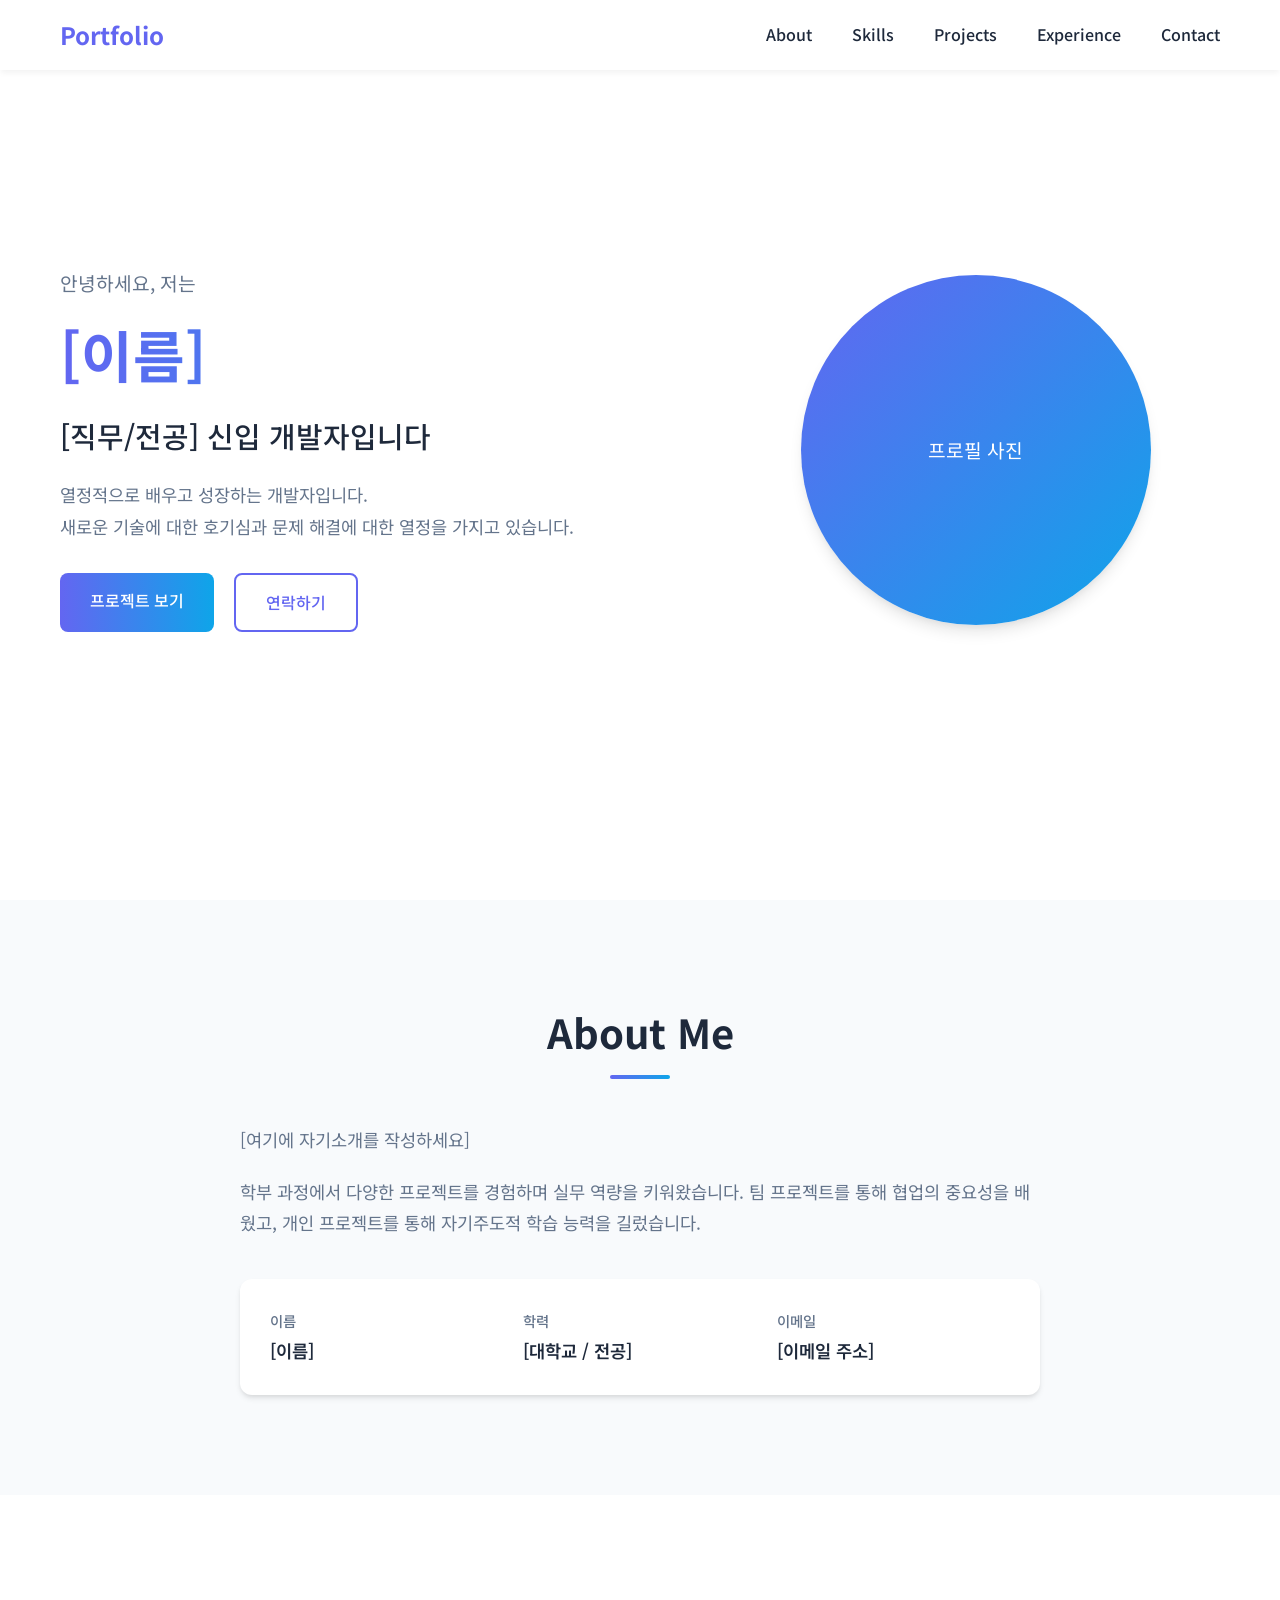
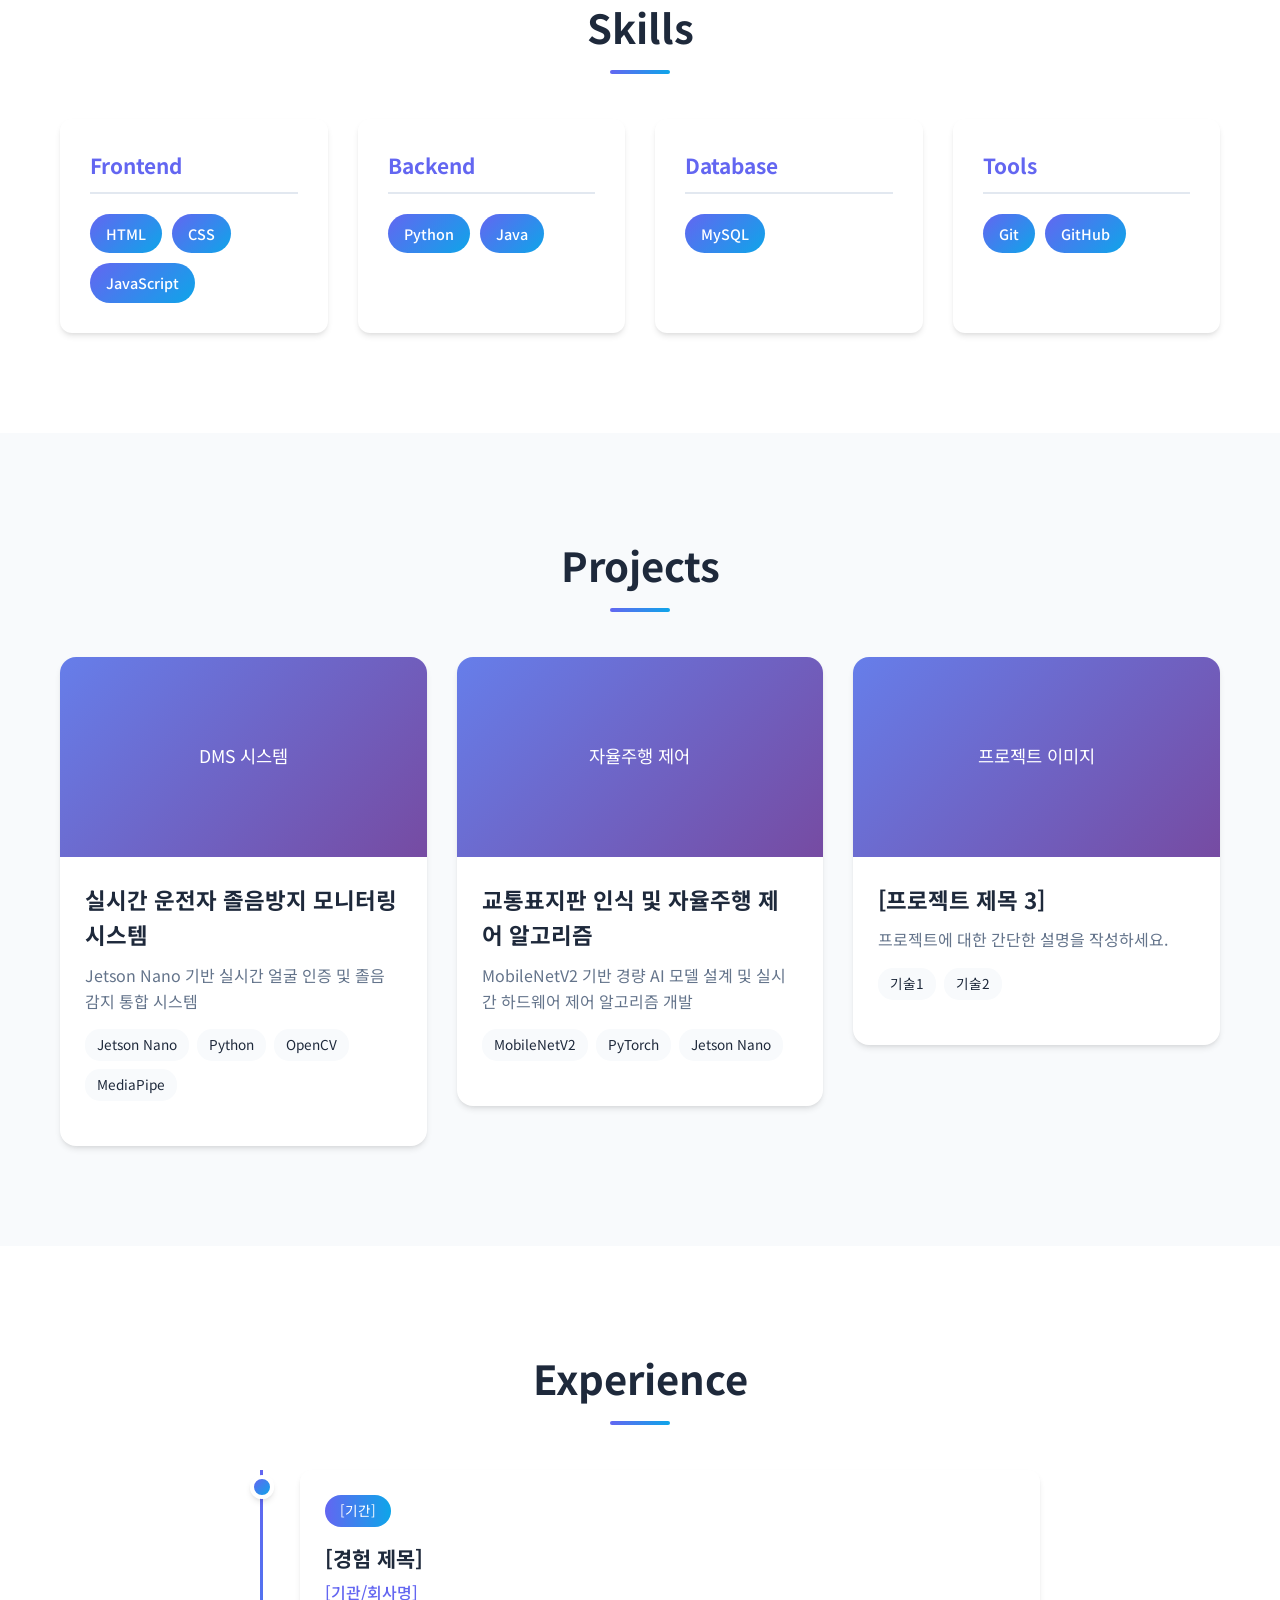
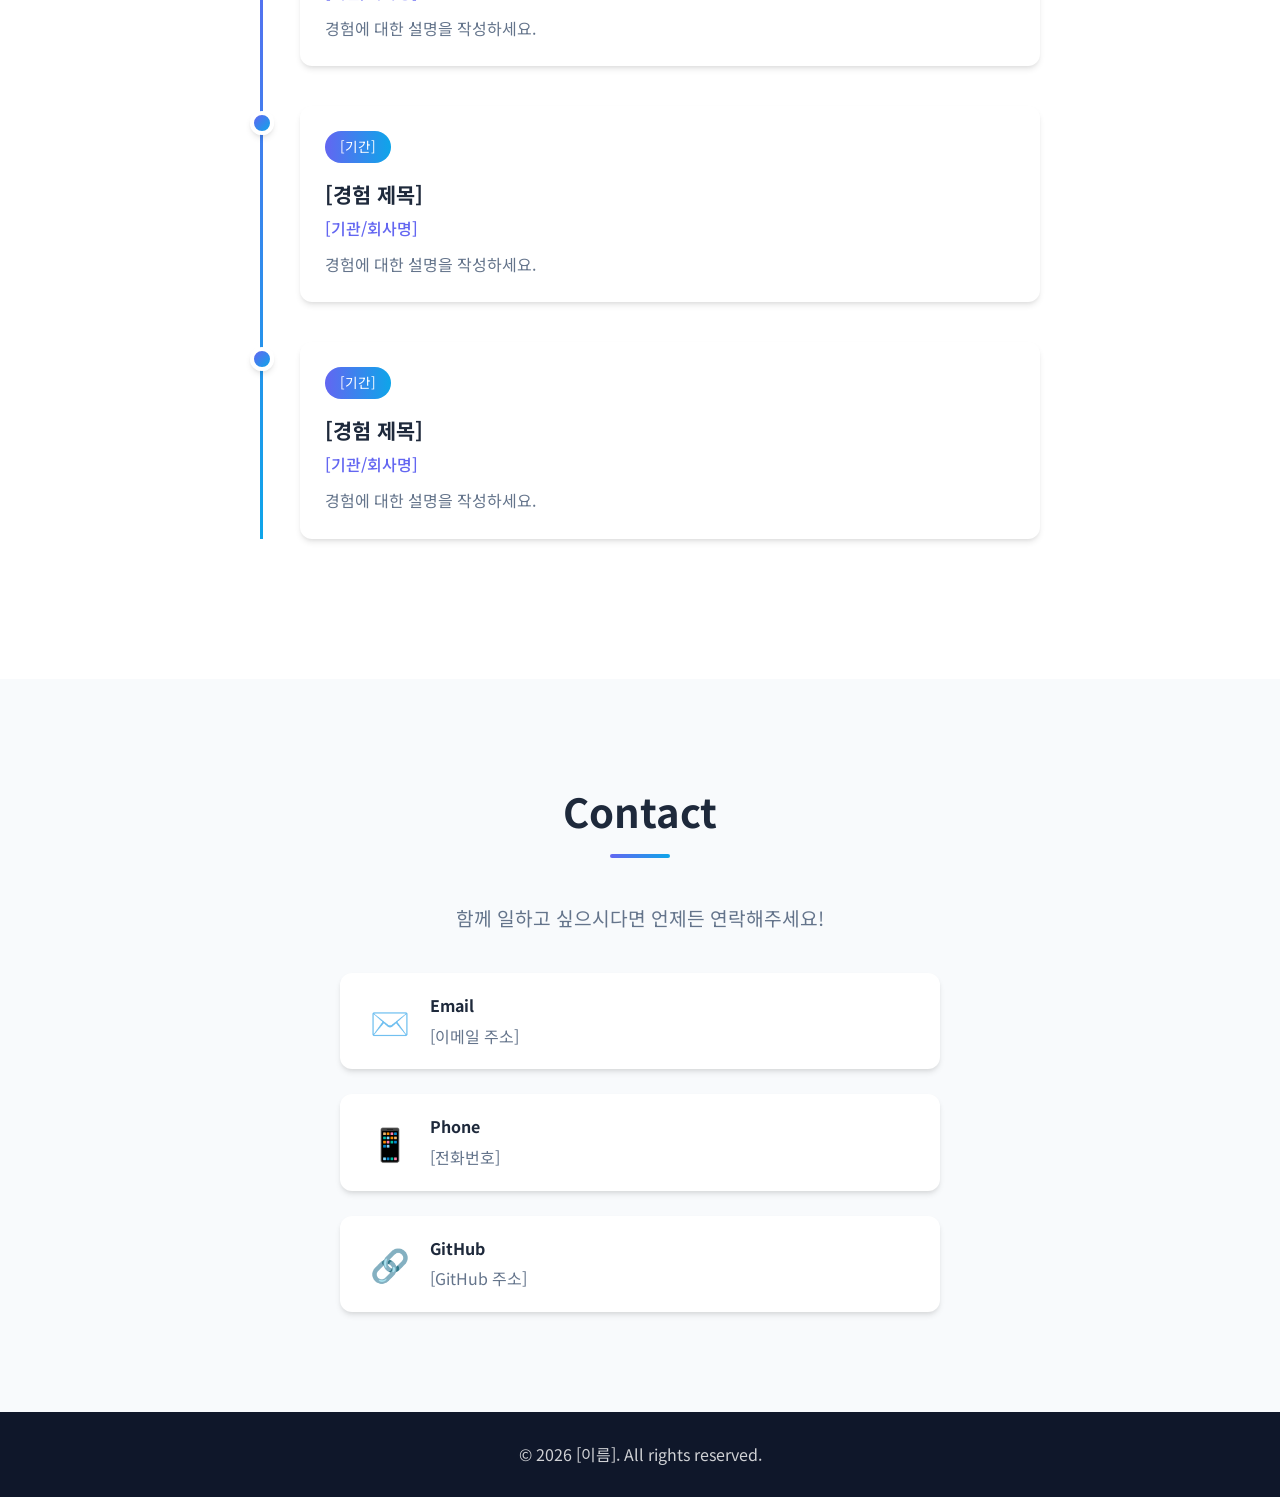
==== index.html @ a24adfcc "Initial commit: 포트폴리오 웹사이트 Made-with: Cursor" ====
<!DOCTYPE html>
<html lang="ko">
<head>
    <meta charset="UTF-8">
    <meta name="viewport" content="width=device-width, initial-scale=1.0">
    <title>포트폴리오 | 신입 개발자</title>
    <link rel="stylesheet" href="style.css">
    <link href="https://fonts.googleapis.com/css2?family=Noto+Sans+KR:wght@300;400;500;700&display=swap" rel="stylesheet">
</head>
<body>
    <!-- Navigation -->
    <nav class="navbar">
        <div class="nav-container">
            <a href="#" class="nav-logo">Portfolio</a>
            <ul class="nav-menu">
                <li><a href="#about" class="nav-link">About</a></li>
                <li><a href="#skills" class="nav-link">Skills</a></li>
                <li><a href="#projects" class="nav-link">Projects</a></li>
                <li><a href="#experience" class="nav-link">Experience</a></li>
                <li><a href="#contact" class="nav-link">Contact</a></li>
            </ul>
            <div class="hamburger">
                <span class="bar"></span>
                <span class="bar"></span>
                <span class="bar"></span>
            </div>
        </div>
    </nav>

    <!-- Hero Section -->
    <section id="hero" class="hero">
        <div class="hero-content">
            <p class="hero-greeting">안녕하세요, 저는</p>
            <h1 class="hero-name">[이름]</h1>
            <h2 class="hero-title">[직무/전공] 신입 개발자입니다</h2>
            <p class="hero-description">
                열정적으로 배우고 성장하는 개발자입니다.<br>
                새로운 기술에 대한 호기심과 문제 해결에 대한 열정을 가지고 있습니다.
            </p>
            <div class="hero-buttons">
                <a href="#projects" class="btn btn-primary">프로젝트 보기</a>
                <a href="#contact" class="btn btn-secondary">연락하기</a>
            </div>
        </div>
        <div class="hero-image">
            <div class="profile-placeholder">
                <span>프로필 사진</span>
            </div>
        </div>
    </section>

    <!-- About Section -->
    <section id="about" class="about section">
        <div class="container">
            <h2 class="section-title">About Me</h2>
            <div class="about-content">
                <div class="about-text">
                    <p>
                        [여기에 자기소개를 작성하세요]
                    </p>
                    <p>
                        학부 과정에서 다양한 프로젝트를 경험하며 실무 역량을 키워왔습니다.
                        팀 프로젝트를 통해 협업의 중요성을 배웠고, 
                        개인 프로젝트를 통해 자기주도적 학습 능력을 길렀습니다.
                    </p>
                    <div class="about-info">
                        <div class="info-item">
                            <span class="info-label">이름</span>
                            <span class="info-value">[이름]</span>
                        </div>
                        <div class="info-item">
                            <span class="info-label">학력</span>
                            <span class="info-value">[대학교 / 전공]</span>
                        </div>
                        <div class="info-item">
                            <span class="info-label">이메일</span>
                            <span class="info-value">[이메일 주소]</span>
                        </div>
                    </div>
                </div>
            </div>
        </div>
    </section>

    <!-- Skills Section -->
    <section id="skills" class="skills section">
        <div class="container">
            <h2 class="section-title">Skills</h2>
            <div class="skills-grid">
                <div class="skill-category">
                    <h3>Frontend</h3>
                    <div class="skill-items">
                        <span class="skill-tag">HTML</span>
                        <span class="skill-tag">CSS</span>
                        <span class="skill-tag">JavaScript</span>
                        <!-- 추가 스킬 태그 -->
                    </div>
                </div>
                <div class="skill-category">
                    <h3>Backend</h3>
                    <div class="skill-items">
                        <span class="skill-tag">Python</span>
                        <span class="skill-tag">Java</span>
                        <!-- 추가 스킬 태그 -->
                    </div>
                </div>
                <div class="skill-category">
                    <h3>Database</h3>
                    <div class="skill-items">
                        <span class="skill-tag">MySQL</span>
                        <!-- 추가 스킬 태그 -->
                    </div>
                </div>
                <div class="skill-category">
                    <h3>Tools</h3>
                    <div class="skill-items">
                        <span class="skill-tag">Git</span>
                        <span class="skill-tag">GitHub</span>
                        <!-- 추가 스킬 태그 -->
                    </div>
                </div>
            </div>
        </div>
    </section>

    <!-- Projects Section -->
    <section id="projects" class="projects section">
        <div class="container">
            <h2 class="section-title">Projects</h2>
            <div class="projects-grid">
                <!-- Project Card 1: DMS -->
                <a href="project1.html" class="project-card-link">
                    <div class="project-card">
                        <div class="project-image">
                            <div class="project-placeholder">DMS 시스템</div>
                            <div class="project-overlay">
                                <span>자세히 보기</span>
                            </div>
                        </div>
                        <div class="project-info">
                            <h3 class="project-title">실시간 운전자 졸음방지 모니터링 시스템</h3>
                            <p class="project-description">
                                Jetson Nano 기반 실시간 얼굴 인증 및 졸음 감지 통합 시스템
                            </p>
                            <div class="project-tech">
                                <span>Jetson Nano</span>
                                <span>Python</span>
                                <span>OpenCV</span>
                                <span>MediaPipe</span>
                            </div>
                        </div>
                    </div>
                </a>

                <!-- Project Card 2 -->
                <a href="project2.html" class="project-card-link">
                    <div class="project-card">
                        <div class="project-image">
                            <div class="project-placeholder">자율주행 제어</div>
                            <div class="project-overlay">
                                <span>자세히 보기</span>
                            </div>
                        </div>
                        <div class="project-info">
                            <h3 class="project-title">교통표지판 인식 및 자율주행 제어 알고리즘</h3>
                            <p class="project-description">
                                MobileNetV2 기반 경량 AI 모델 설계 및 실시간 하드웨어 제어 알고리즘 개발
                            </p>
                            <div class="project-tech">
                                <span>MobileNetV2</span>
                                <span>PyTorch</span>
                                <span>Jetson Nano</span>
                            </div>
                        </div>
                    </div>
                </a>

                <!-- Project Card 3 -->
                <a href="project3.html" class="project-card-link">
                    <div class="project-card">
                        <div class="project-image">
                            <div class="project-placeholder">프로젝트 이미지</div>
                            <div class="project-overlay">
                                <span>자세히 보기</span>
                            </div>
                        </div>
                        <div class="project-info">
                            <h3 class="project-title">[프로젝트 제목 3]</h3>
                            <p class="project-description">
                                프로젝트에 대한 간단한 설명을 작성하세요.
                            </p>
                            <div class="project-tech">
                                <span>기술1</span>
                                <span>기술2</span>
                            </div>
                        </div>
                    </div>
                </a>
            </div>
        </div>
    </section>

    <!-- Experience Section -->
    <section id="experience" class="experience section">
        <div class="container">
            <h2 class="section-title">Experience</h2>
            <div class="timeline">
                <!-- Experience Item 1 -->
                <div class="timeline-item">
                    <div class="timeline-dot"></div>
                    <div class="timeline-content">
                        <span class="timeline-date">[기간]</span>
                        <h3 class="timeline-title">[경험 제목]</h3>
                        <p class="timeline-subtitle">[기관/회사명]</p>
                        <p class="timeline-description">
                            경험에 대한 설명을 작성하세요.
                        </p>
                    </div>
                </div>

                <!-- Experience Item 2 -->
                <div class="timeline-item">
                    <div class="timeline-dot"></div>
                    <div class="timeline-content">
                        <span class="timeline-date">[기간]</span>
                        <h3 class="timeline-title">[경험 제목]</h3>
                        <p class="timeline-subtitle">[기관/회사명]</p>
                        <p class="timeline-description">
                            경험에 대한 설명을 작성하세요.
                        </p>
                    </div>
                </div>

                <!-- Experience Item 3 -->
                <div class="timeline-item">
                    <div class="timeline-dot"></div>
                    <div class="timeline-content">
                        <span class="timeline-date">[기간]</span>
                        <h3 class="timeline-title">[경험 제목]</h3>
                        <p class="timeline-subtitle">[기관/회사명]</p>
                        <p class="timeline-description">
                            경험에 대한 설명을 작성하세요.
                        </p>
                    </div>
                </div>
            </div>
        </div>
    </section>

    <!-- Contact Section -->
    <section id="contact" class="contact section">
        <div class="container">
            <h2 class="section-title">Contact</h2>
            <div class="contact-content">
                <p class="contact-intro">
                    함께 일하고 싶으시다면 언제든 연락해주세요!
                </p>
                <div class="contact-info">
                    <div class="contact-item">
                        <div class="contact-icon">✉️</div>
                        <div class="contact-details">
                            <h4>Email</h4>
                            <a href="mailto:your@email.com">[이메일 주소]</a>
                        </div>
                    </div>
                    <div class="contact-item">
                        <div class="contact-icon">📱</div>
                        <div class="contact-details">
                            <h4>Phone</h4>
                            <span>[전화번호]</span>
                        </div>
                    </div>
                    <div class="contact-item">
                        <div class="contact-icon">🔗</div>
                        <div class="contact-details">
                            <h4>GitHub</h4>
                            <a href="https://github.com/username" target="_blank">[GitHub 주소]</a>
                        </div>
                    </div>
                </div>
            </div>
        </div>
    </section>

    <!-- Footer -->
    <footer class="footer">
        <div class="container">
            <p>&copy; 2026 [이름]. All rights reserved.</p>
        </div>
    </footer>

    <script src="script.js"></script>
</body>
</html>
---- style.css ----
/* ===== CSS Variables ===== */
:root {
    --primary-color: #6366f1;
    --primary-dark: #4f46e5;
    --secondary-color: #0ea5e9;
    --text-dark: #1e293b;
    --text-light: #64748b;
    --text-white: #ffffff;
    --bg-light: #f8fafc;
    --bg-white: #ffffff;
    --bg-dark: #0f172a;
    --border-color: #e2e8f0;
    --shadow: 0 4px 6px -1px rgba(0, 0, 0, 0.1), 0 2px 4px -1px rgba(0, 0, 0, 0.06);
    --shadow-lg: 0 10px 15px -3px rgba(0, 0, 0, 0.1), 0 4px 6px -2px rgba(0, 0, 0, 0.05);
    --transition: all 0.3s ease;
}

/* ===== Reset & Base ===== */
* {
    margin: 0;
    padding: 0;
    box-sizing: border-box;
}

html {
    scroll-behavior: smooth;
}

body {
    font-family: 'Noto Sans KR', sans-serif;
    line-height: 1.6;
    color: var(--text-dark);
    background-color: var(--bg-white);
}

a {
    text-decoration: none;
    color: inherit;
}

ul {
    list-style: none;
}

img {
    max-width: 100%;
    height: auto;
}

.container {
    max-width: 1200px;
    margin: 0 auto;
    padding: 0 20px;
}

.section {
    padding: 100px 0;
}

.section-title {
    font-size: 2.5rem;
    font-weight: 700;
    text-align: center;
    margin-bottom: 60px;
    position: relative;
}

.section-title::after {
    content: '';
    position: absolute;
    bottom: -15px;
    left: 50%;
    transform: translateX(-50%);
    width: 60px;
    height: 4px;
    background: linear-gradient(90deg, var(--primary-color), var(--secondary-color));
    border-radius: 2px;
}

/* ===== Navigation ===== */
.navbar {
    position: fixed;
    top: 0;
    left: 0;
    right: 0;
    background-color: rgba(255, 255, 255, 0.95);
    backdrop-filter: blur(10px);
    box-shadow: var(--shadow);
    z-index: 1000;
}

.nav-container {
    max-width: 1200px;
    margin: 0 auto;
    padding: 0 20px;
    display: flex;
    justify-content: space-between;
    align-items: center;
    height: 70px;
}

.nav-logo {
    font-size: 1.5rem;
    font-weight: 700;
    color: var(--primary-color);
}

.nav-menu {
    display: flex;
    gap: 40px;
}

.nav-link {
    font-weight: 500;
    color: var(--text-dark);
    transition: var(--transition);
    position: relative;
}

.nav-link::after {
    content: '';
    position: absolute;
    bottom: -5px;
    left: 0;
    width: 0;
    height: 2px;
    background-color: var(--primary-color);
    transition: var(--transition);
}

.nav-link:hover::after {
    width: 100%;
}

.nav-link:hover {
    color: var(--primary-color);
}

.hamburger {
    display: none;
    cursor: pointer;
    flex-direction: column;
    gap: 5px;
}

.bar {
    width: 25px;
    height: 3px;
    background-color: var(--text-dark);
    border-radius: 2px;
    transition: var(--transition);
}

/* ===== Hero Section ===== */
.hero {
    min-height: 100vh;
    display: flex;
    align-items: center;
    justify-content: center;
    padding: 100px 20px;
    gap: 60px;
    max-width: 1200px;
    margin: 0 auto;
}

.hero-content {
    flex: 1;
}

.hero-greeting {
    font-size: 1.2rem;
    color: var(--text-light);
    margin-bottom: 10px;
}

.hero-name {
    font-size: 3.5rem;
    font-weight: 700;
    background: linear-gradient(90deg, var(--primary-color), var(--secondary-color));
    -webkit-background-clip: text;
    -webkit-text-fill-color: transparent;
    background-clip: text;
    margin-bottom: 15px;
}

.hero-title {
    font-size: 1.8rem;
    color: var(--text-dark);
    margin-bottom: 20px;
    font-weight: 500;
}

.hero-description {
    font-size: 1.1rem;
    color: var(--text-light);
    margin-bottom: 30px;
    line-height: 1.8;
}

.hero-buttons {
    display: flex;
    gap: 20px;
}

.btn {
    padding: 15px 30px;
    border-radius: 8px;
    font-weight: 500;
    font-size: 1rem;
    transition: var(--transition);
    cursor: pointer;
    border: none;
}

.btn-primary {
    background: linear-gradient(90deg, var(--primary-color), var(--secondary-color));
    color: var(--text-white);
}

.btn-primary:hover {
    transform: translateY(-3px);
    box-shadow: var(--shadow-lg);
}

.btn-secondary {
    background-color: transparent;
    border: 2px solid var(--primary-color);
    color: var(--primary-color);
}

.btn-secondary:hover {
    background-color: var(--primary-color);
    color: var(--text-white);
}

.hero-image {
    flex: 0.8;
    display: flex;
    justify-content: center;
}

.profile-placeholder {
    width: 350px;
    height: 350px;
    border-radius: 50%;
    background: linear-gradient(135deg, var(--primary-color), var(--secondary-color));
    display: flex;
    align-items: center;
    justify-content: center;
    color: white;
    font-size: 1.2rem;
    box-shadow: var(--shadow-lg);
}

/* ===== About Section ===== */
.about {
    background-color: var(--bg-light);
}

.about-content {
    max-width: 800px;
    margin: 0 auto;
}

.about-text p {
    font-size: 1.1rem;
    color: var(--text-light);
    margin-bottom: 20px;
    line-height: 1.8;
}

.about-info {
    display: grid;
    grid-template-columns: repeat(auto-fit, minmax(200px, 1fr));
    gap: 20px;
    margin-top: 40px;
    padding: 30px;
    background-color: var(--bg-white);
    border-radius: 12px;
    box-shadow: var(--shadow);
}

.info-item {
    display: flex;
    flex-direction: column;
    gap: 5px;
}

.info-label {
    font-size: 0.9rem;
    color: var(--text-light);
    font-weight: 500;
}

.info-value {
    font-size: 1.1rem;
    color: var(--text-dark);
    font-weight: 600;
}

/* ===== Skills Section ===== */
.skills-grid {
    display: grid;
    grid-template-columns: repeat(auto-fit, minmax(250px, 1fr));
    gap: 30px;
}

.skill-category {
    background-color: var(--bg-white);
    padding: 30px;
    border-radius: 12px;
    box-shadow: var(--shadow);
    transition: var(--transition);
}

.skill-category:hover {
    transform: translateY(-5px);
    box-shadow: var(--shadow-lg);
}

.skill-category h3 {
    font-size: 1.3rem;
    color: var(--primary-color);
    margin-bottom: 20px;
    padding-bottom: 10px;
    border-bottom: 2px solid var(--border-color);
}

.skill-items {
    display: flex;
    flex-wrap: wrap;
    gap: 10px;
}

.skill-tag {
    background: linear-gradient(135deg, var(--primary-color), var(--secondary-color));
    color: white;
    padding: 8px 16px;
    border-radius: 20px;
    font-size: 0.9rem;
    font-weight: 500;
}

/* ===== Projects Section ===== */
.projects {
    background-color: var(--bg-light);
}

.projects-grid {
    display: grid;
    grid-template-columns: repeat(auto-fit, minmax(350px, 1fr));
    gap: 30px;
}

.project-card {
    background-color: var(--bg-white);
    border-radius: 16px;
    overflow: hidden;
    box-shadow: var(--shadow);
    transition: var(--transition);
}

.project-card:hover {
    transform: translateY(-10px);
    box-shadow: var(--shadow-lg);
}

.project-card-link {
    text-decoration: none;
    color: inherit;
    display: block;
}

.project-image {
    height: 200px;
    overflow: hidden;
    position: relative;
}

.project-placeholder {
    width: 100%;
    height: 100%;
    background: linear-gradient(135deg, #667eea 0%, #764ba2 100%);
    display: flex;
    align-items: center;
    justify-content: center;
    color: white;
    font-size: 1.1rem;
}

.project-overlay {
    position: absolute;
    top: 0;
    left: 0;
    width: 100%;
    height: 100%;
    background: rgba(99, 102, 241, 0.9);
    display: flex;
    align-items: center;
    justify-content: center;
    opacity: 0;
    transition: var(--transition);
}

.project-overlay span {
    color: white;
    font-size: 1.2rem;
    font-weight: 600;
    padding: 12px 25px;
    border: 2px solid white;
    border-radius: 30px;
    transform: translateY(20px);
    transition: var(--transition);
}

.project-card:hover .project-overlay {
    opacity: 1;
}

.project-card:hover .project-overlay span {
    transform: translateY(0);
}

.project-info {
    padding: 25px;
}

.project-title {
    font-size: 1.4rem;
    color: var(--text-dark);
    margin-bottom: 10px;
}

.project-description {
    color: var(--text-light);
    margin-bottom: 15px;
    line-height: 1.6;
}

.project-tech {
    display: flex;
    flex-wrap: wrap;
    gap: 8px;
    margin-bottom: 20px;
}

.project-tech span {
    background-color: var(--bg-light);
    color: var(--text-dark);
    padding: 5px 12px;
    border-radius: 15px;
    font-size: 0.85rem;
}

.project-links {
    display: flex;
    gap: 15px;
}

.project-link {
    color: var(--primary-color);
    font-weight: 500;
    transition: var(--transition);
}

.project-link:hover {
    color: var(--primary-dark);
}

/* ===== Experience Section ===== */
.timeline {
    position: relative;
    max-width: 800px;
    margin: 0 auto;
}

.timeline::before {
    content: '';
    position: absolute;
    left: 20px;
    top: 0;
    bottom: 0;
    width: 3px;
    background: linear-gradient(180deg, var(--primary-color), var(--secondary-color));
}

.timeline-item {
    position: relative;
    padding-left: 60px;
    margin-bottom: 40px;
}

.timeline-dot {
    position: absolute;
    left: 10px;
    top: 5px;
    width: 24px;
    height: 24px;
    background: linear-gradient(135deg, var(--primary-color), var(--secondary-color));
    border-radius: 50%;
    border: 4px solid var(--bg-white);
    box-shadow: var(--shadow);
}

.timeline-content {
    background-color: var(--bg-white);
    padding: 25px;
    border-radius: 12px;
    box-shadow: var(--shadow);
    transition: var(--transition);
}

.timeline-content:hover {
    transform: translateX(10px);
    box-shadow: var(--shadow-lg);
}

.timeline-date {
    display: inline-block;
    background: linear-gradient(90deg, var(--primary-color), var(--secondary-color));
    color: white;
    padding: 5px 15px;
    border-radius: 20px;
    font-size: 0.85rem;
    margin-bottom: 15px;
}

.timeline-title {
    font-size: 1.3rem;
    color: var(--text-dark);
    margin-bottom: 5px;
}

.timeline-subtitle {
    font-size: 1rem;
    color: var(--primary-color);
    margin-bottom: 10px;
    font-weight: 500;
}

.timeline-description {
    color: var(--text-light);
    line-height: 1.6;
}

/* ===== Contact Section ===== */
.contact {
    background-color: var(--bg-light);
}

.contact-content {
    text-align: center;
    max-width: 600px;
    margin: 0 auto;
}

.contact-intro {
    font-size: 1.2rem;
    color: var(--text-light);
    margin-bottom: 40px;
}

.contact-info {
    display: flex;
    flex-direction: column;
    gap: 25px;
}

.contact-item {
    display: flex;
    align-items: center;
    gap: 20px;
    padding: 20px 30px;
    background-color: var(--bg-white);
    border-radius: 12px;
    box-shadow: var(--shadow);
    transition: var(--transition);
}

.contact-item:hover {
    transform: translateY(-5px);
    box-shadow: var(--shadow-lg);
}

.contact-icon {
    font-size: 2rem;
}

.contact-details {
    text-align: left;
}

.contact-details h4 {
    color: var(--text-dark);
    margin-bottom: 5px;
}

.contact-details a,
.contact-details span {
    color: var(--text-light);
    transition: var(--transition);
}

.contact-details a:hover {
    color: var(--primary-color);
}

/* ===== Footer ===== */
.footer {
    background-color: var(--bg-dark);
    color: var(--text-white);
    text-align: center;
    padding: 30px 20px;
}

.footer p {
    opacity: 0.8;
}

/* ===== Responsive Design ===== */
@media (max-width: 992px) {
    .hero {
        flex-direction: column;
        text-align: center;
    }

    .hero-buttons {
        justify-content: center;
    }

    .profile-placeholder {
        width: 280px;
        height: 280px;
    }
}

@media (max-width: 768px) {
    .nav-menu {
        position: fixed;
        left: -100%;
        top: 70px;
        flex-direction: column;
        background-color: var(--bg-white);
        width: 100%;
        text-align: center;
        padding: 30px 0;
        gap: 30px;
        box-shadow: var(--shadow);
        transition: var(--transition);
    }

    .nav-menu.active {
        left: 0;
    }

    .hamburger {
        display: flex;
    }

    .hamburger.active .bar:nth-child(1) {
        transform: rotate(45deg) translate(5px, 6px);
    }

    .hamburger.active .bar:nth-child(2) {
        opacity: 0;
    }

    .hamburger.active .bar:nth-child(3) {
        transform: rotate(-45deg) translate(5px, -6px);
    }

    .hero-name {
        font-size: 2.5rem;
    }

    .hero-title {
        font-size: 1.4rem;
    }

    .section-title {
        font-size: 2rem;
    }

    .projects-grid {
        grid-template-columns: 1fr;
    }

    .timeline::before {
        left: 10px;
    }

    .timeline-item {
        padding-left: 50px;
    }

    .timeline-dot {
        left: 0;
    }
}

@media (max-width: 480px) {
    .hero-buttons {
        flex-direction: column;
        width: 100%;
    }

    .btn {
        width: 100%;
        text-align: center;
    }

    .about-info {
        grid-template-columns: 1fr;
    }

    .contact-item {
        flex-direction: column;
        text-align: center;
    }

    .contact-details {
        text-align: center;
    }
}

/* ===== Animations ===== */
@keyframes fadeInUp {
    from {
        opacity: 0;
        transform: translateY(30px);
    }
    to {
        opacity: 1;
        transform: translateY(0);
    }
}

.fade-in {
    animation: fadeInUp 0.6s ease forwards;
}
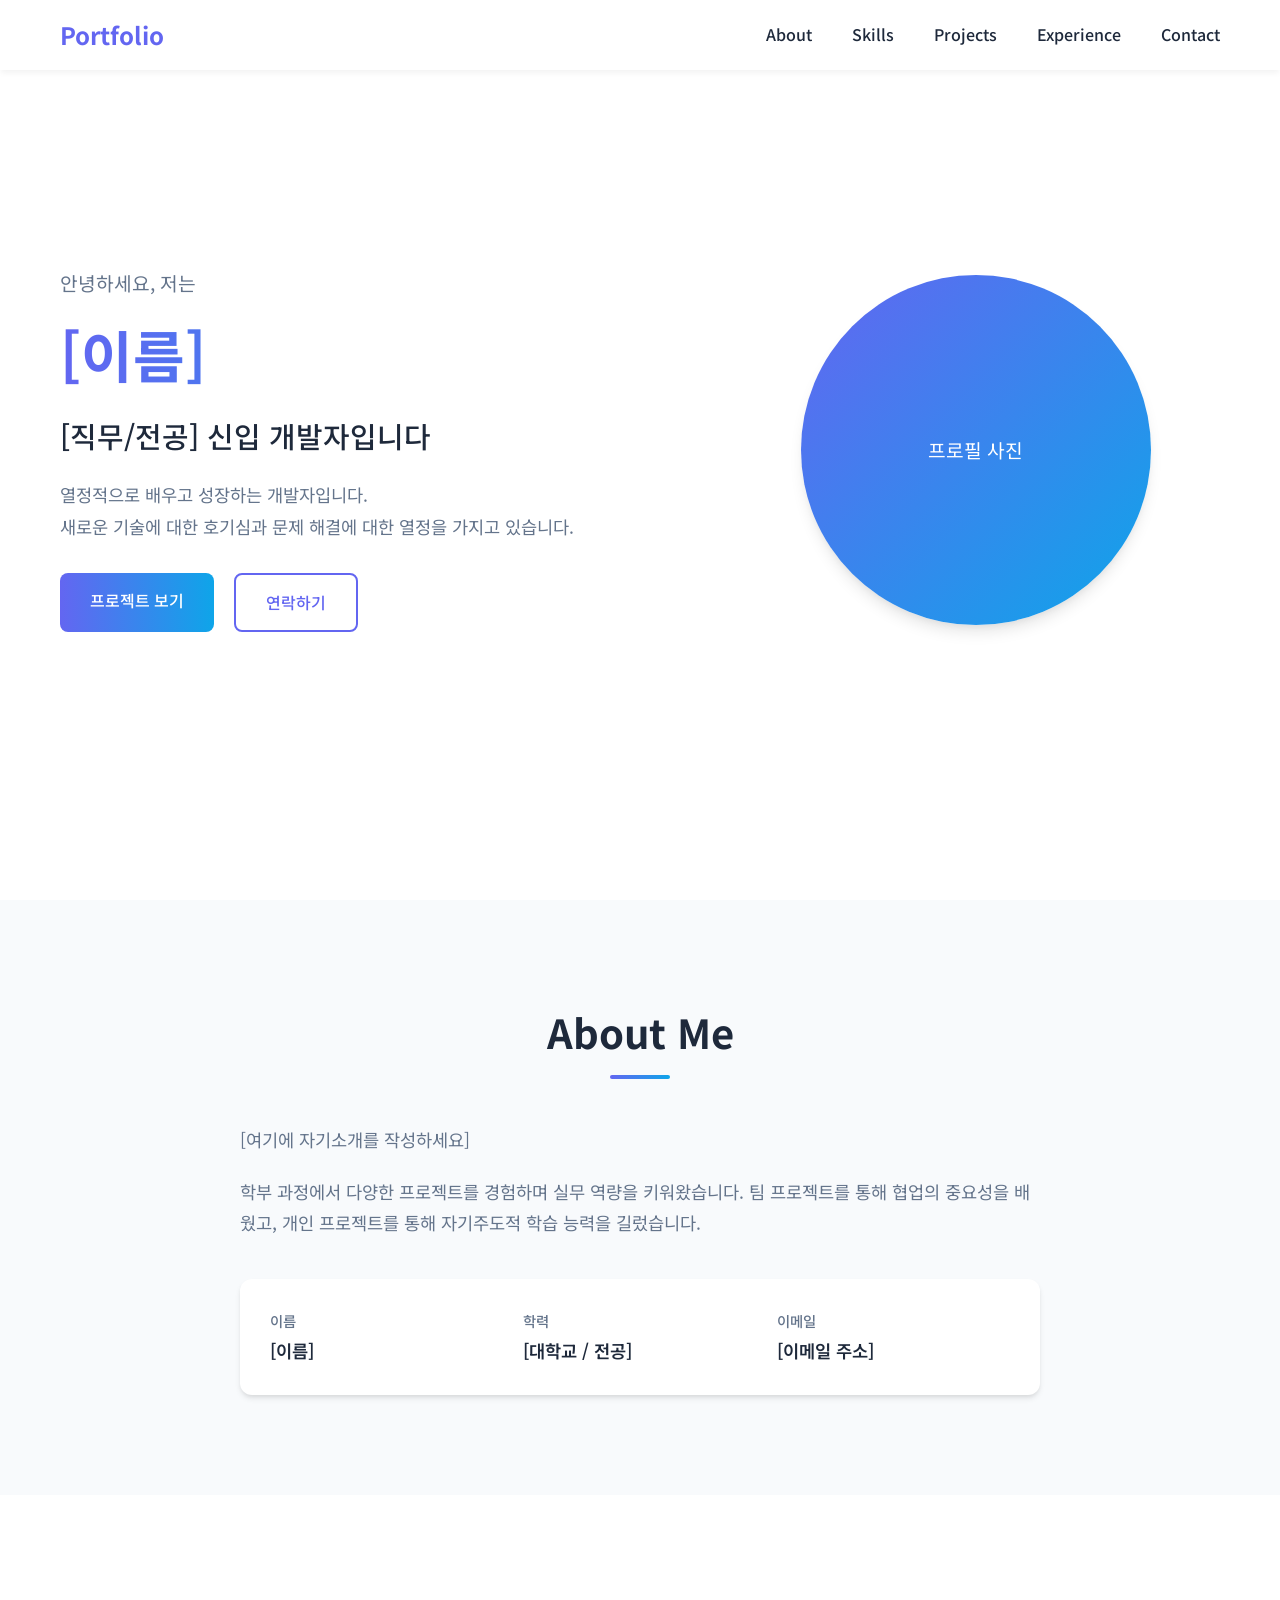
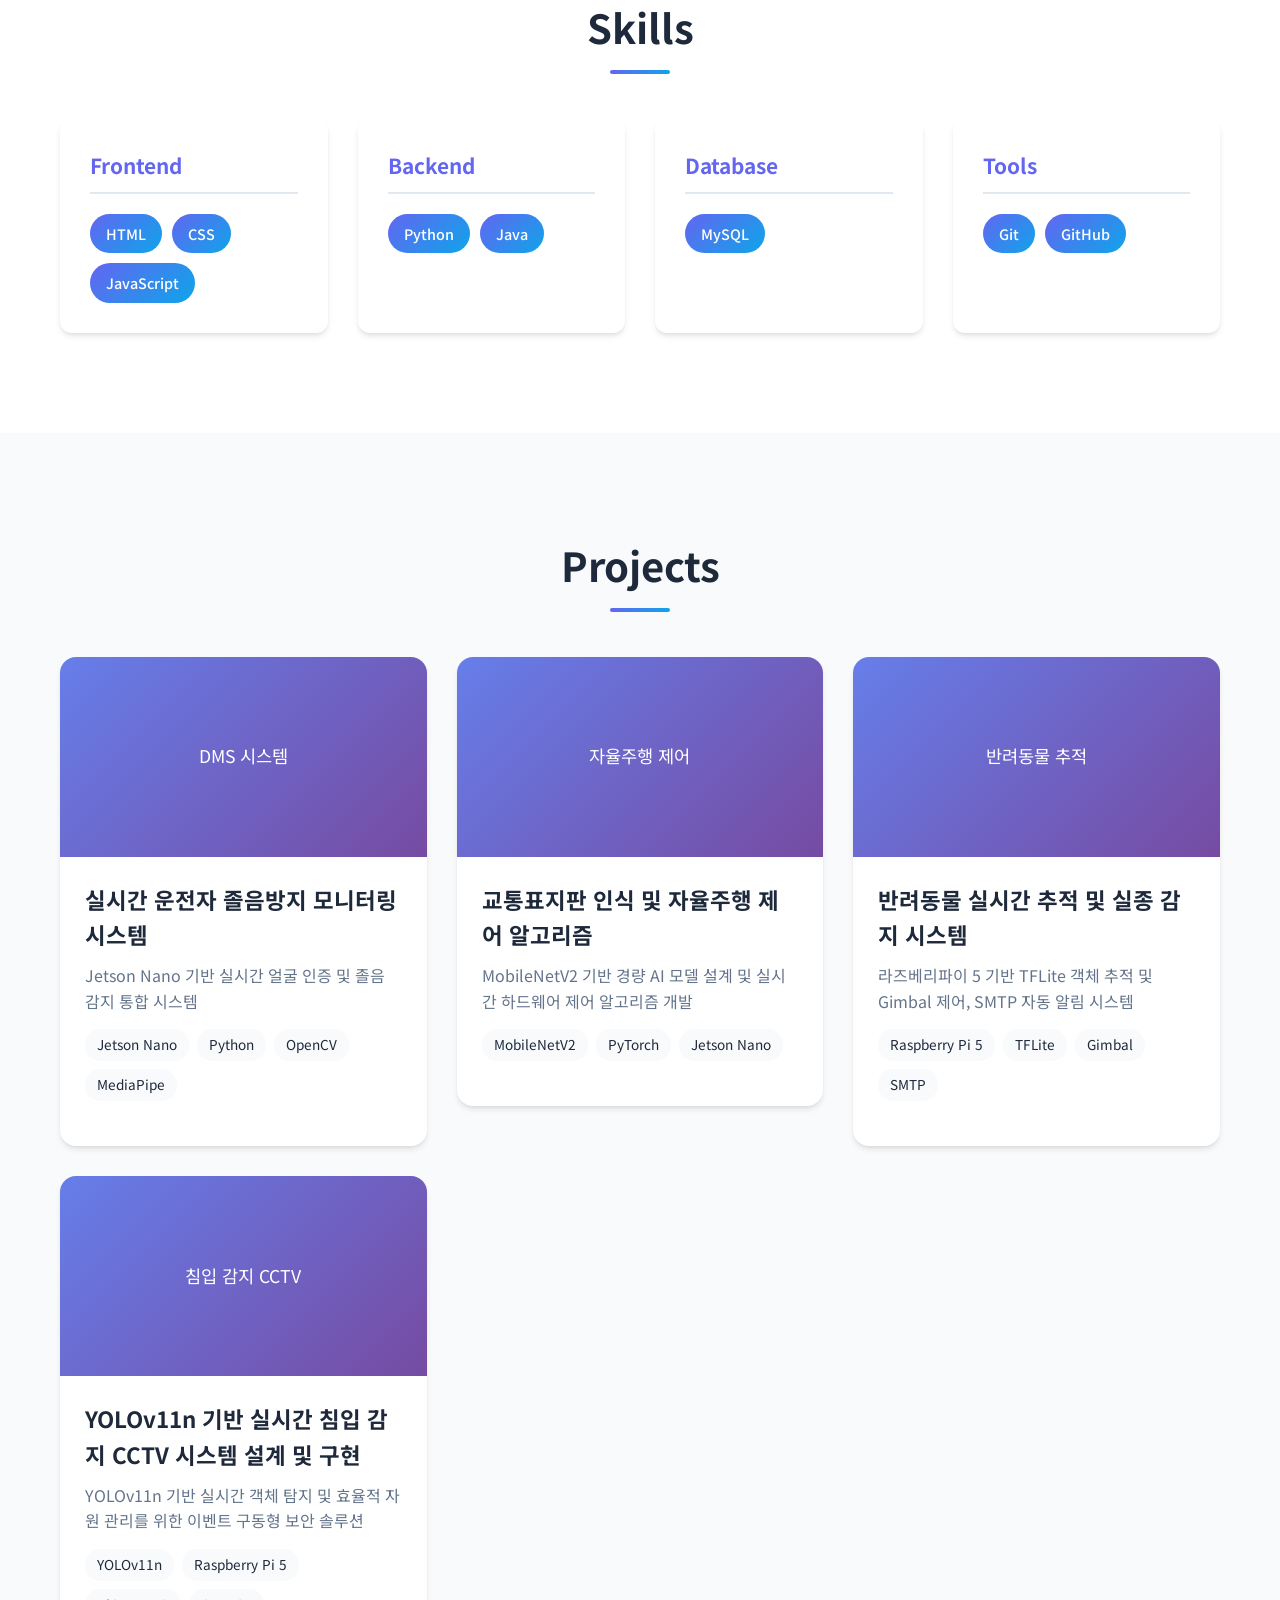
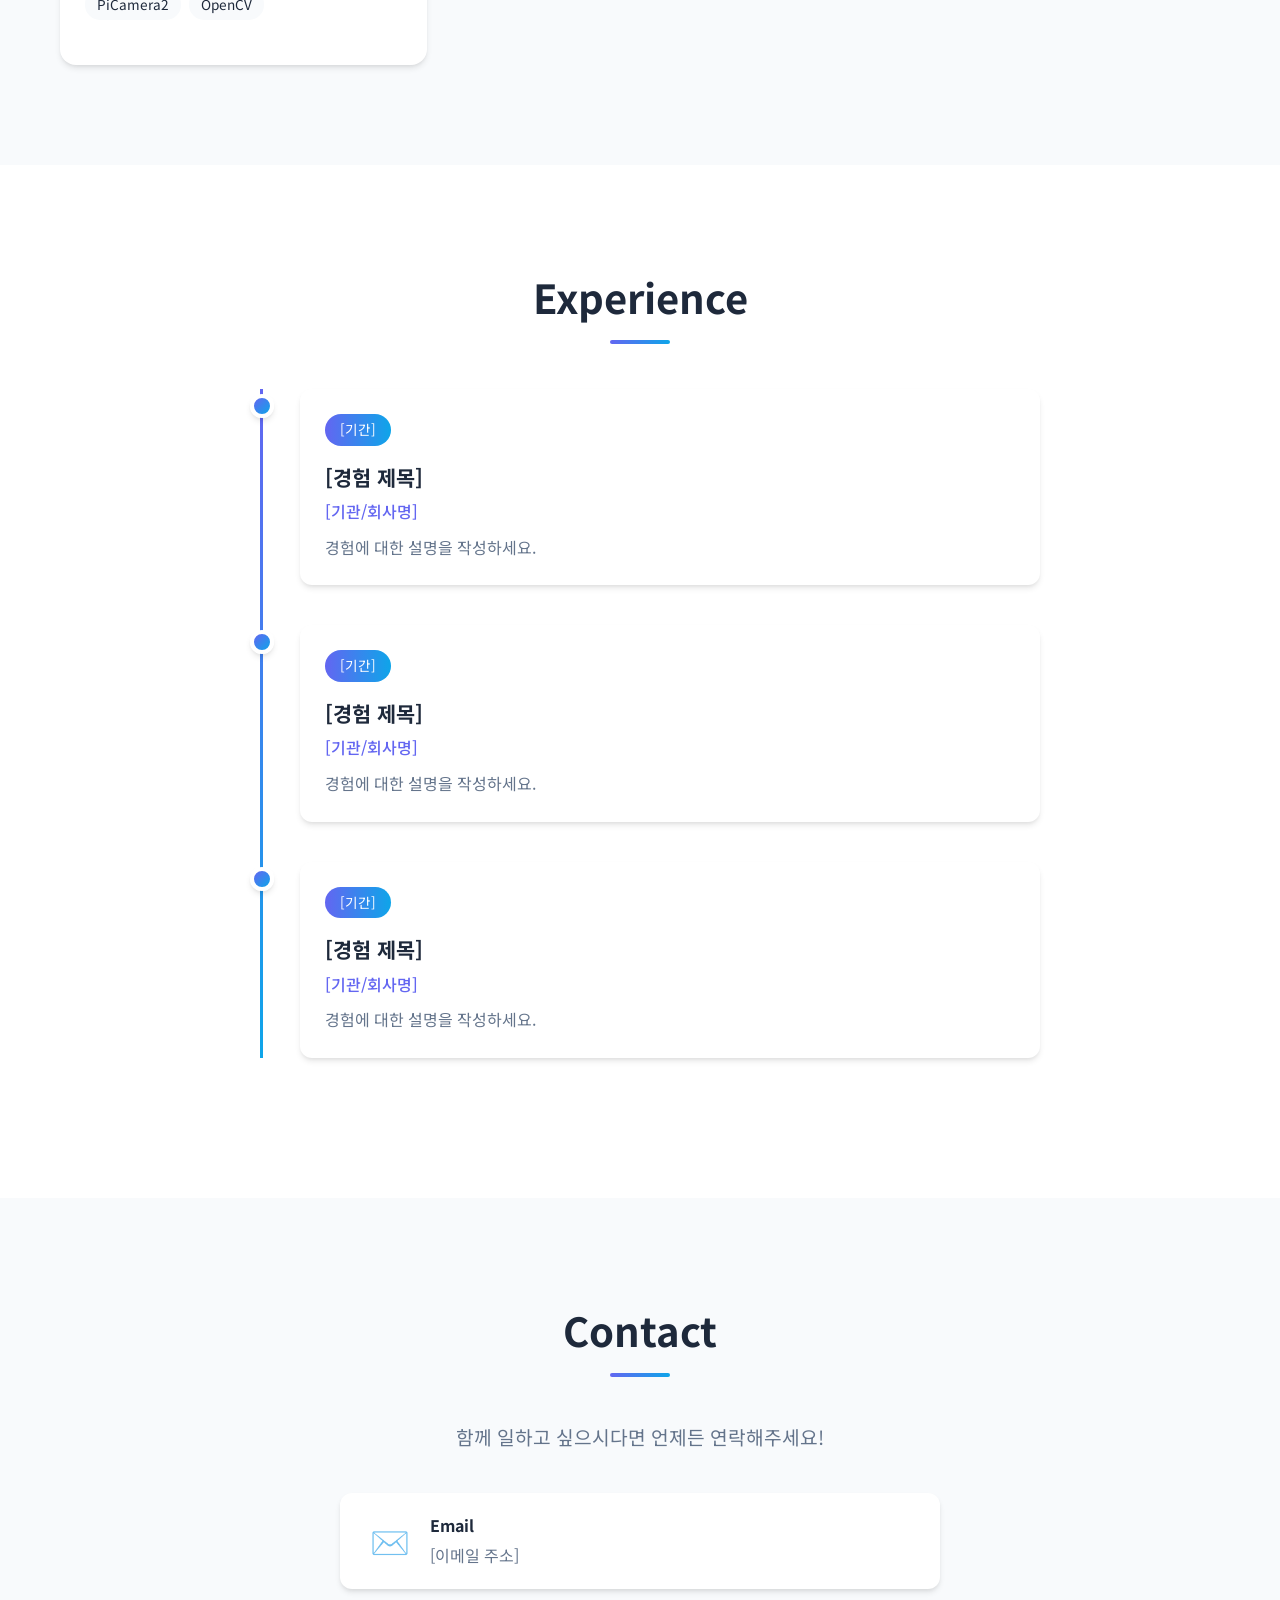
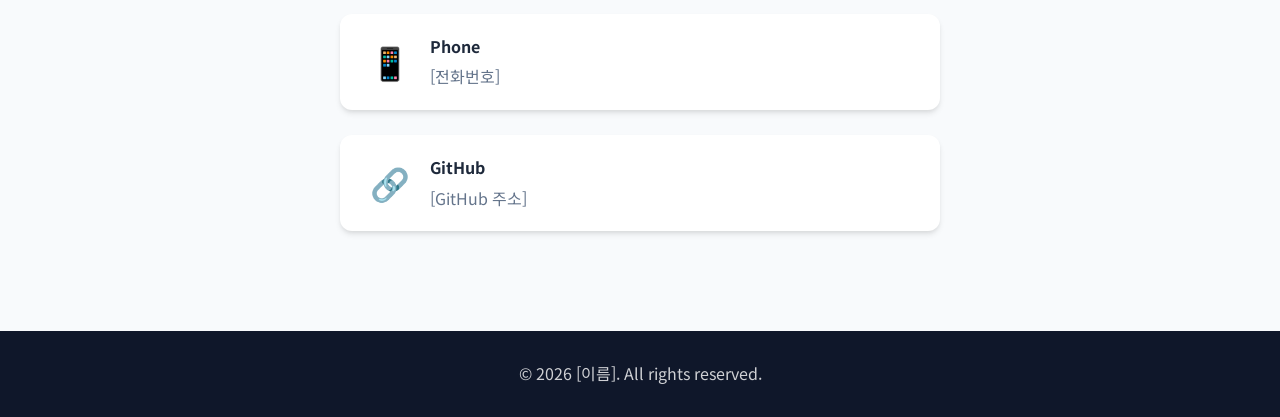
==== commit 1e4eddc2: "포트폴리오 업데이트: project4(YOLOv11n 침입 감지 CCTV), 이미지·모달·라이트박스, 기타 페이지 보완 Made-with: Cursor" ====
--- a/index.html
+++ b/index.html
@@ -179,19 +179,45 @@
                 <a href="project3.html" class="project-card-link">
                     <div class="project-card">
                         <div class="project-image">
-                            <div class="project-placeholder">프로젝트 이미지</div>
+                            <div class="project-placeholder">반려동물 추적</div>
                             <div class="project-overlay">
                                 <span>자세히 보기</span>
                             </div>
                         </div>
                         <div class="project-info">
-                            <h3 class="project-title">[프로젝트 제목 3]</h3>
+                            <h3 class="project-title">반려동물 실시간 추적 및 실종 감지 시스템</h3>
                             <p class="project-description">
-                                프로젝트에 대한 간단한 설명을 작성하세요.
+                                라즈베리파이 5 기반 TFLite 객체 추적 및 Gimbal 제어, SMTP 자동 알림 시스템
                             </p>
                             <div class="project-tech">
-                                <span>기술1</span>
-                                <span>기술2</span>
+                                <span>Raspberry Pi 5</span>
+                                <span>TFLite</span>
+                                <span>Gimbal</span>
+                                <span>SMTP</span>
+                            </div>
+                        </div>
+                    </div>
+                </a>
+
+                <!-- Project Card 4 -->
+                <a href="project4.html" class="project-card-link">
+                    <div class="project-card">
+                        <div class="project-image">
+                            <div class="project-placeholder">침입 감지 CCTV</div>
+                            <div class="project-overlay">
+                                <span>자세히 보기</span>
+                            </div>
+                        </div>
+                        <div class="project-info">
+                            <h3 class="project-title">YOLOv11n 기반 실시간 침입 감지 CCTV 시스템 설계 및 구현</h3>
+                            <p class="project-description">
+                                YOLOv11n 기반 실시간 객체 탐지 및 효율적 자원 관리를 위한 이벤트 구동형 보안 솔루션
+                            </p>
+                            <div class="project-tech">
+                                <span>YOLOv11n</span>
+                                <span>Raspberry Pi 5</span>
+                                <span>PiCamera2</span>
+                                <span>OpenCV</span>
                             </div>
                         </div>
                     </div>
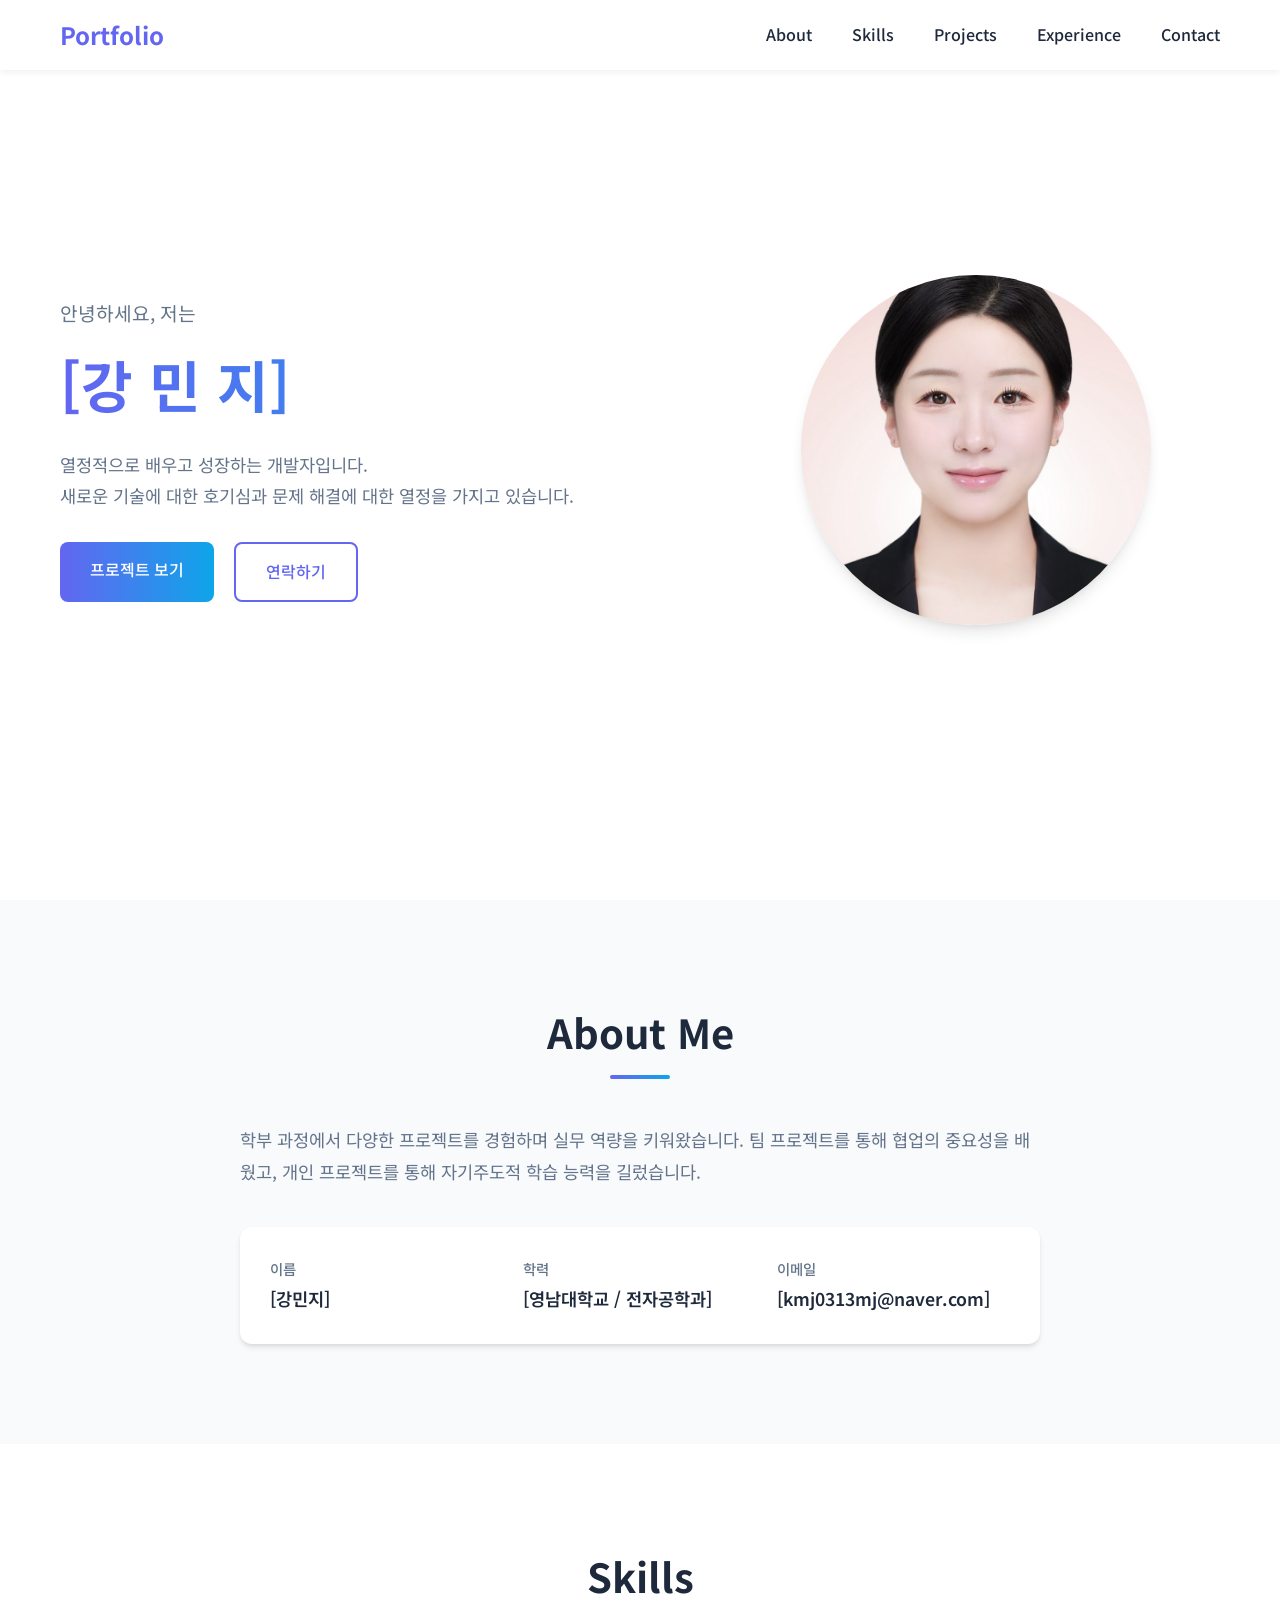
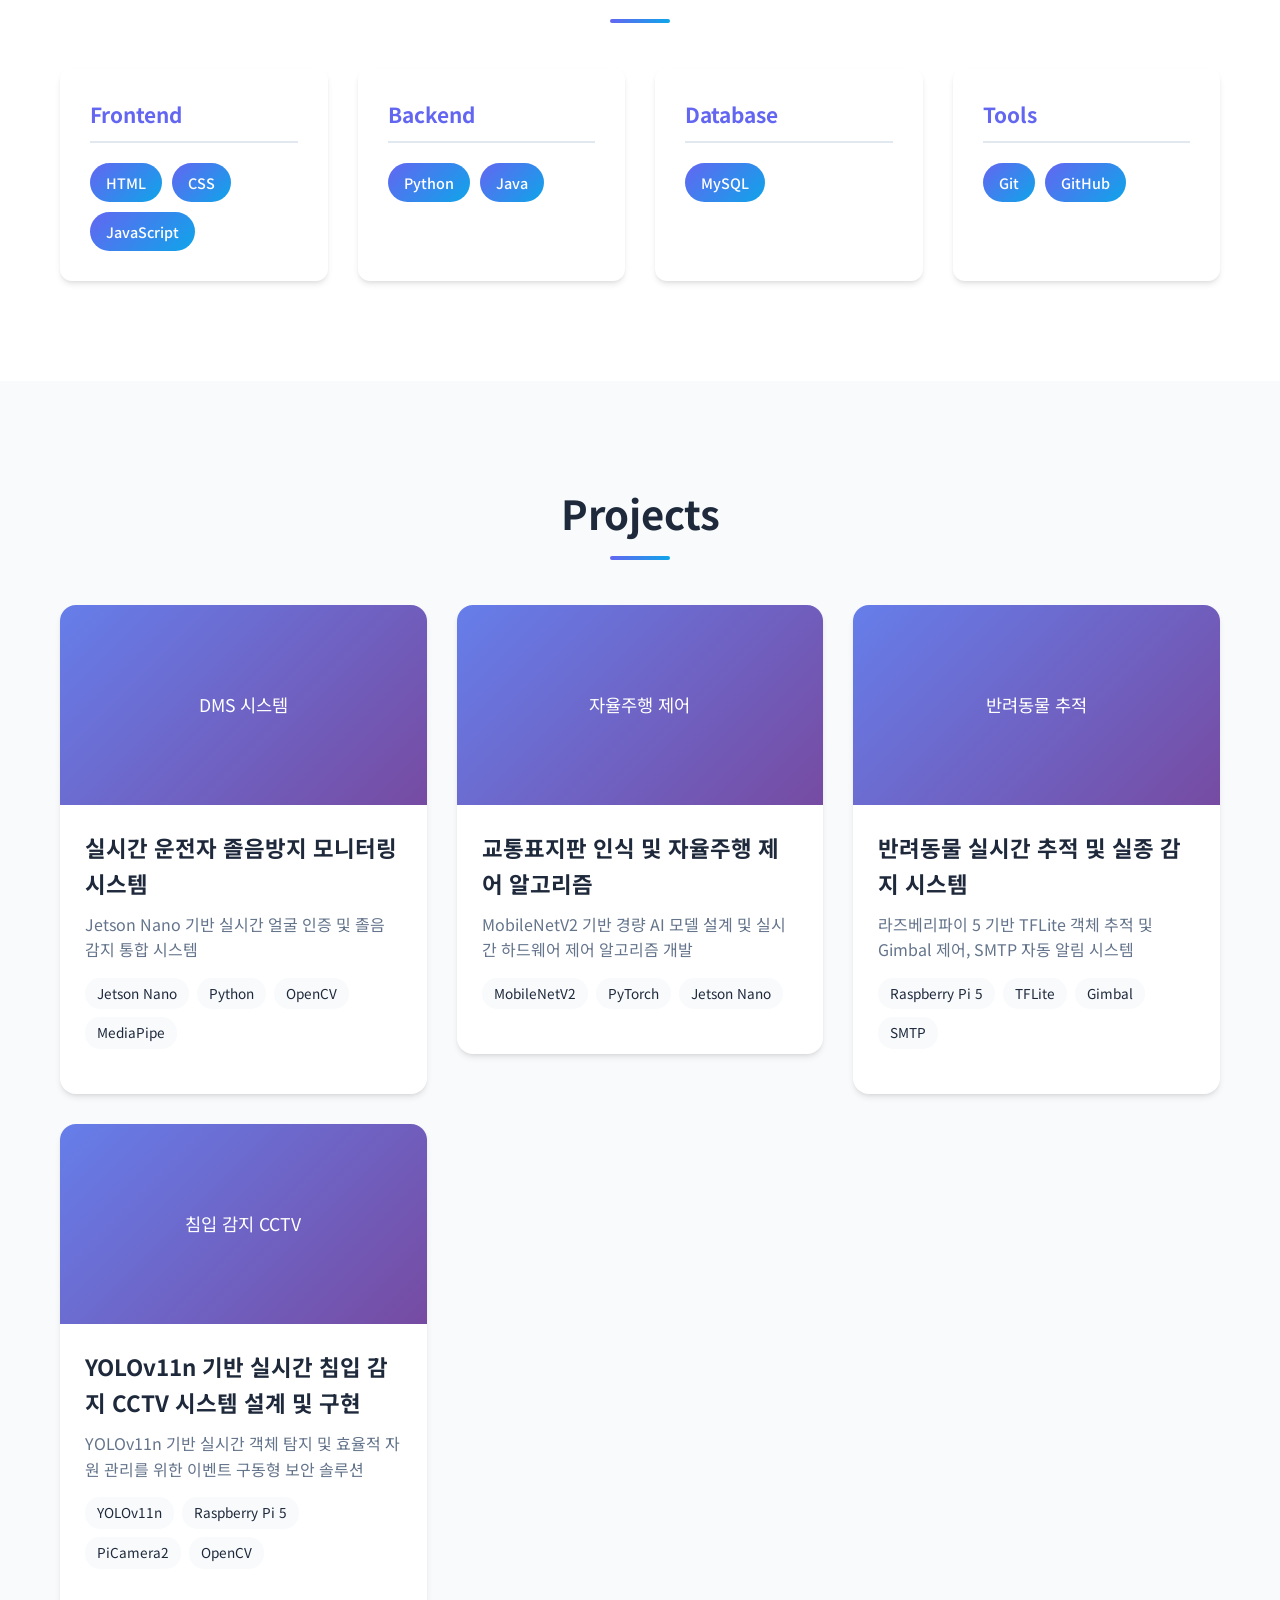
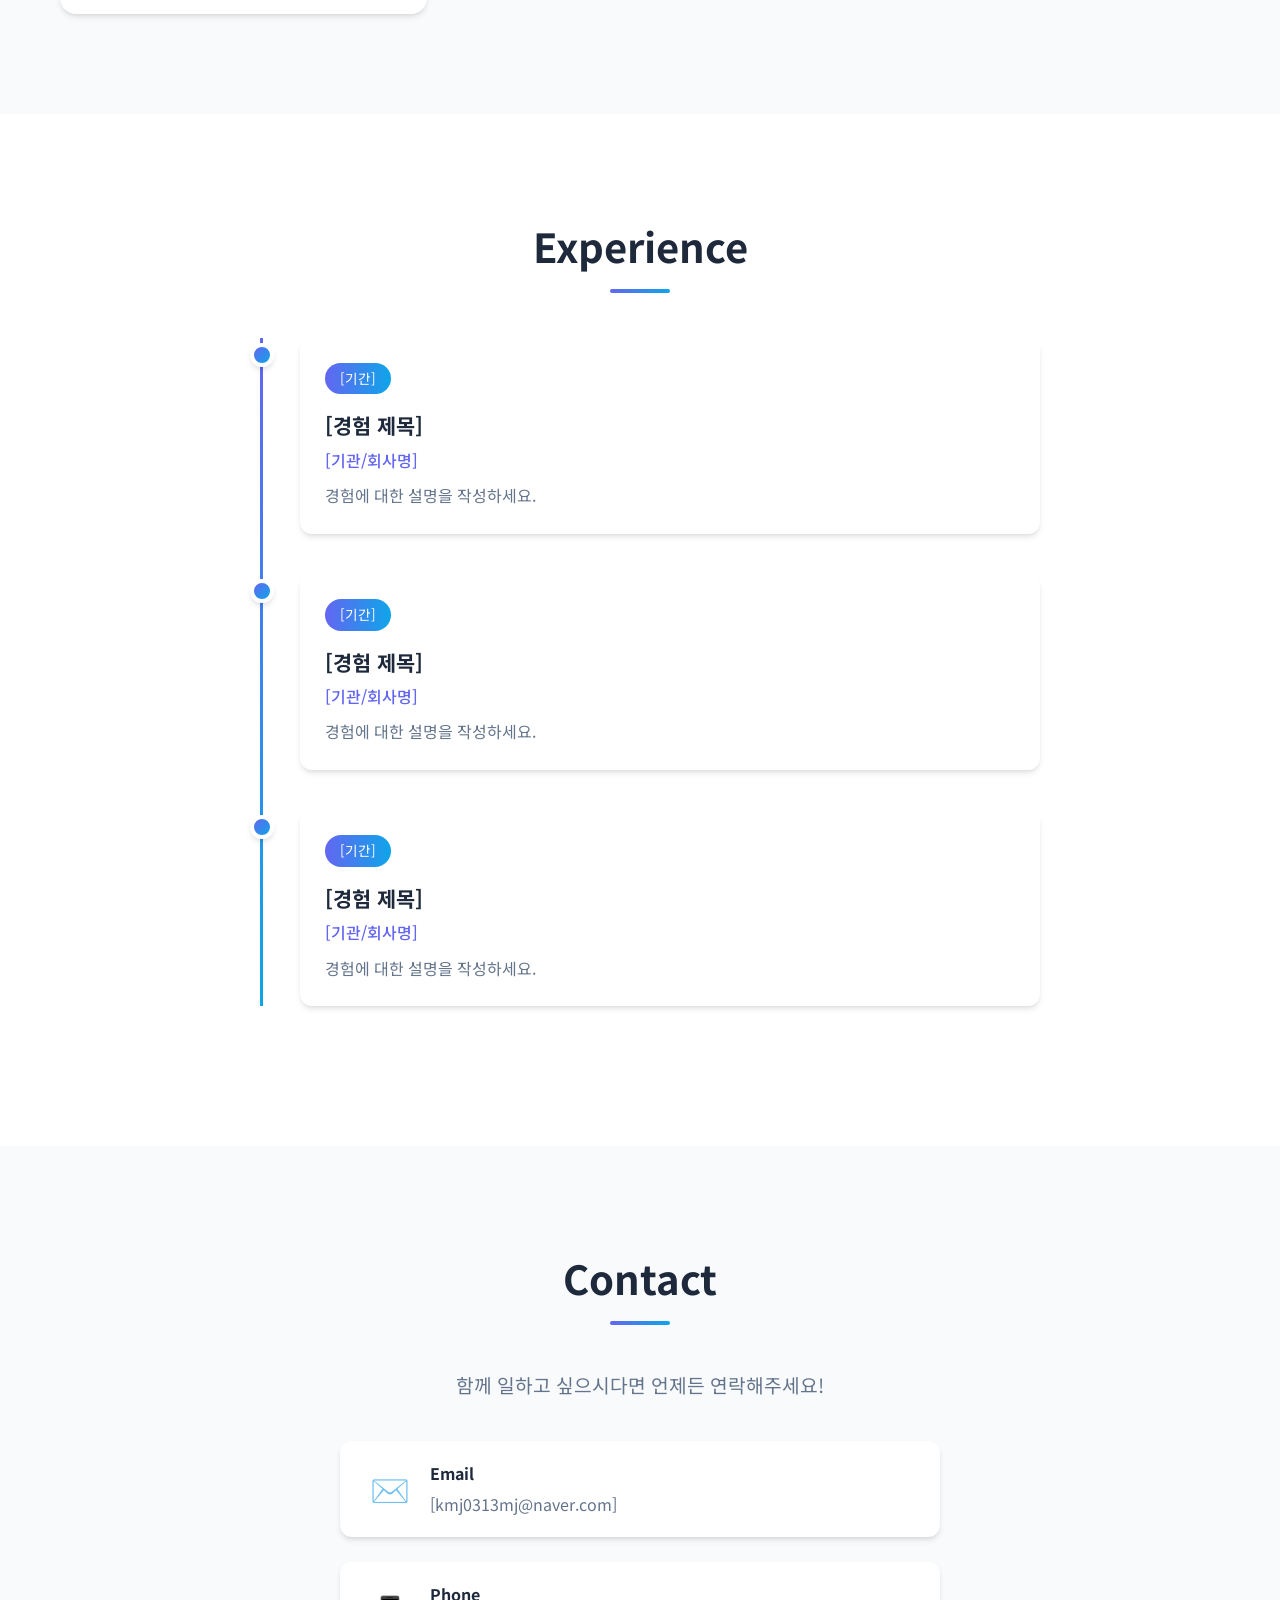
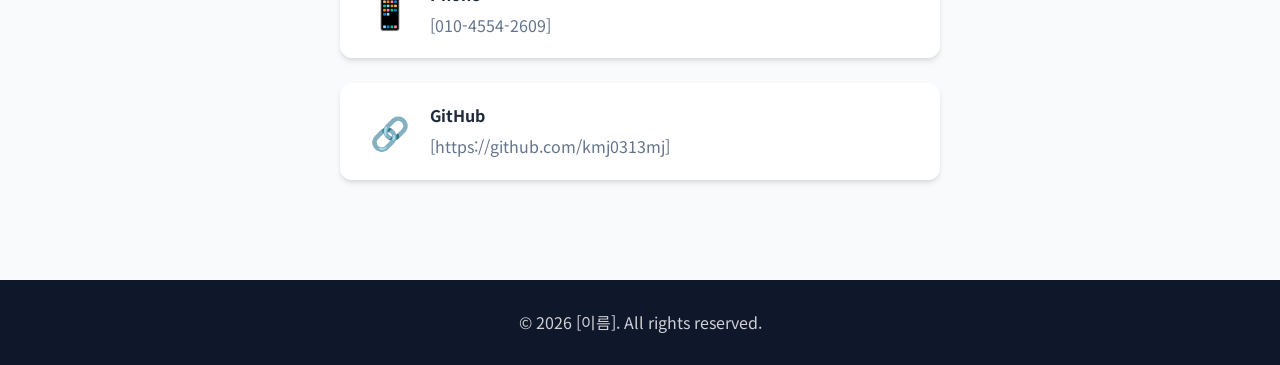
==== commit eaec0c60: "Update portfolio design and project content" ====
--- a/index.html
+++ b/index.html
@@ -3,7 +3,7 @@
 <head>
     <meta charset="UTF-8">
     <meta name="viewport" content="width=device-width, initial-scale=1.0">
-    <title>포트폴리오 | 신입 개발자</title>
+    <title>kang minji's portfolio</title>
     <link rel="stylesheet" href="style.css">
     <link href="https://fonts.googleapis.com/css2?family=Noto+Sans+KR:wght@300;400;500;700&display=swap" rel="stylesheet">
 </head>
@@ -31,8 +31,8 @@
     <section id="hero" class="hero">
         <div class="hero-content">
             <p class="hero-greeting">안녕하세요, 저는</p>
-            <h1 class="hero-name">[이름]</h1>
-            <h2 class="hero-title">[직무/전공] 신입 개발자입니다</h2>
+            <h1 class="hero-name">[강 민 지]</h1>
+            <h2 class="hero-title"></h2>
             <p class="hero-description">
                 열정적으로 배우고 성장하는 개발자입니다.<br>
                 새로운 기술에 대한 호기심과 문제 해결에 대한 열정을 가지고 있습니다.
@@ -43,9 +43,7 @@
             </div>
         </div>
         <div class="hero-image">
-            <div class="profile-placeholder">
-                <span>프로필 사진</span>
-            </div>
+            <img src="assets/profile.png" alt="Profile Picture" class="profile-picture">
         </div>
     </section>
 
@@ -56,7 +54,7 @@
             <div class="about-content">
                 <div class="about-text">
                     <p>
-                        [여기에 자기소개를 작성하세요]
+                       
                     </p>
                     <p>
                         학부 과정에서 다양한 프로젝트를 경험하며 실무 역량을 키워왔습니다.
@@ -66,15 +64,15 @@
                     <div class="about-info">
                         <div class="info-item">
                             <span class="info-label">이름</span>
-                            <span class="info-value">[이름]</span>
+                            <span class="info-value">[강민지]</span>
                         </div>
                         <div class="info-item">
                             <span class="info-label">학력</span>
-                            <span class="info-value">[대학교 / 전공]</span>
+                            <span class="info-value">[영남대학교 / 전자공학과]</span>
                         </div>
                         <div class="info-item">
                             <span class="info-label">이메일</span>
-                            <span class="info-value">[이메일 주소]</span>
+                            <span class="info-value">[kmj0313mj@naver.com]</span>
                         </div>
                     </div>
                 </div>
@@ -286,21 +284,21 @@
                         <div class="contact-icon">✉️</div>
                         <div class="contact-details">
                             <h4>Email</h4>
-                            <a href="mailto:your@email.com">[이메일 주소]</a>
+                            <a href="mailto:kmj0313mj@naver.com">[kmj0313mj@naver.com]</a>
                         </div>
                     </div>
                     <div class="contact-item">
                         <div class="contact-icon">📱</div>
                         <div class="contact-details">
                             <h4>Phone</h4>
-                            <span>[전화번호]</span>
+                            <span>[010-4554-2609]</span>
                         </div>
                     </div>
                     <div class="contact-item">
                         <div class="contact-icon">🔗</div>
                         <div class="contact-details">
                             <h4>GitHub</h4>
-                            <a href="https://github.com/username" target="_blank">[GitHub 주소]</a>
+                            <a href="https://github.com/username" target="_blank">[https://github.com/kmj0313mj]</a>
                         </div>
                     </div>
                 </div>
--- a/style.css
+++ b/style.css
@@ -239,16 +239,12 @@
     justify-content: center;
 }
 
-.profile-placeholder {
+.hero-image .profile-picture {
     width: 350px;
     height: 350px;
     border-radius: 50%;
-    background: linear-gradient(135deg, var(--primary-color), var(--secondary-color));
-    display: flex;
-    align-items: center;
-    justify-content: center;
-    color: white;
-    font-size: 1.2rem;
+    object-fit: cover; /* 이미지가 잘리지 않고 도형 안에 꽉 차도록 */
+    object-position: center; /* 이미지를 중앙에 배치 */
     box-shadow: var(--shadow-lg);
 }
 
@@ -628,7 +624,7 @@
         justify-content: center;
     }
 
-    .profile-placeholder {
+    .hero-image .profile-picture {
         width: 280px;
         height: 280px;
     }
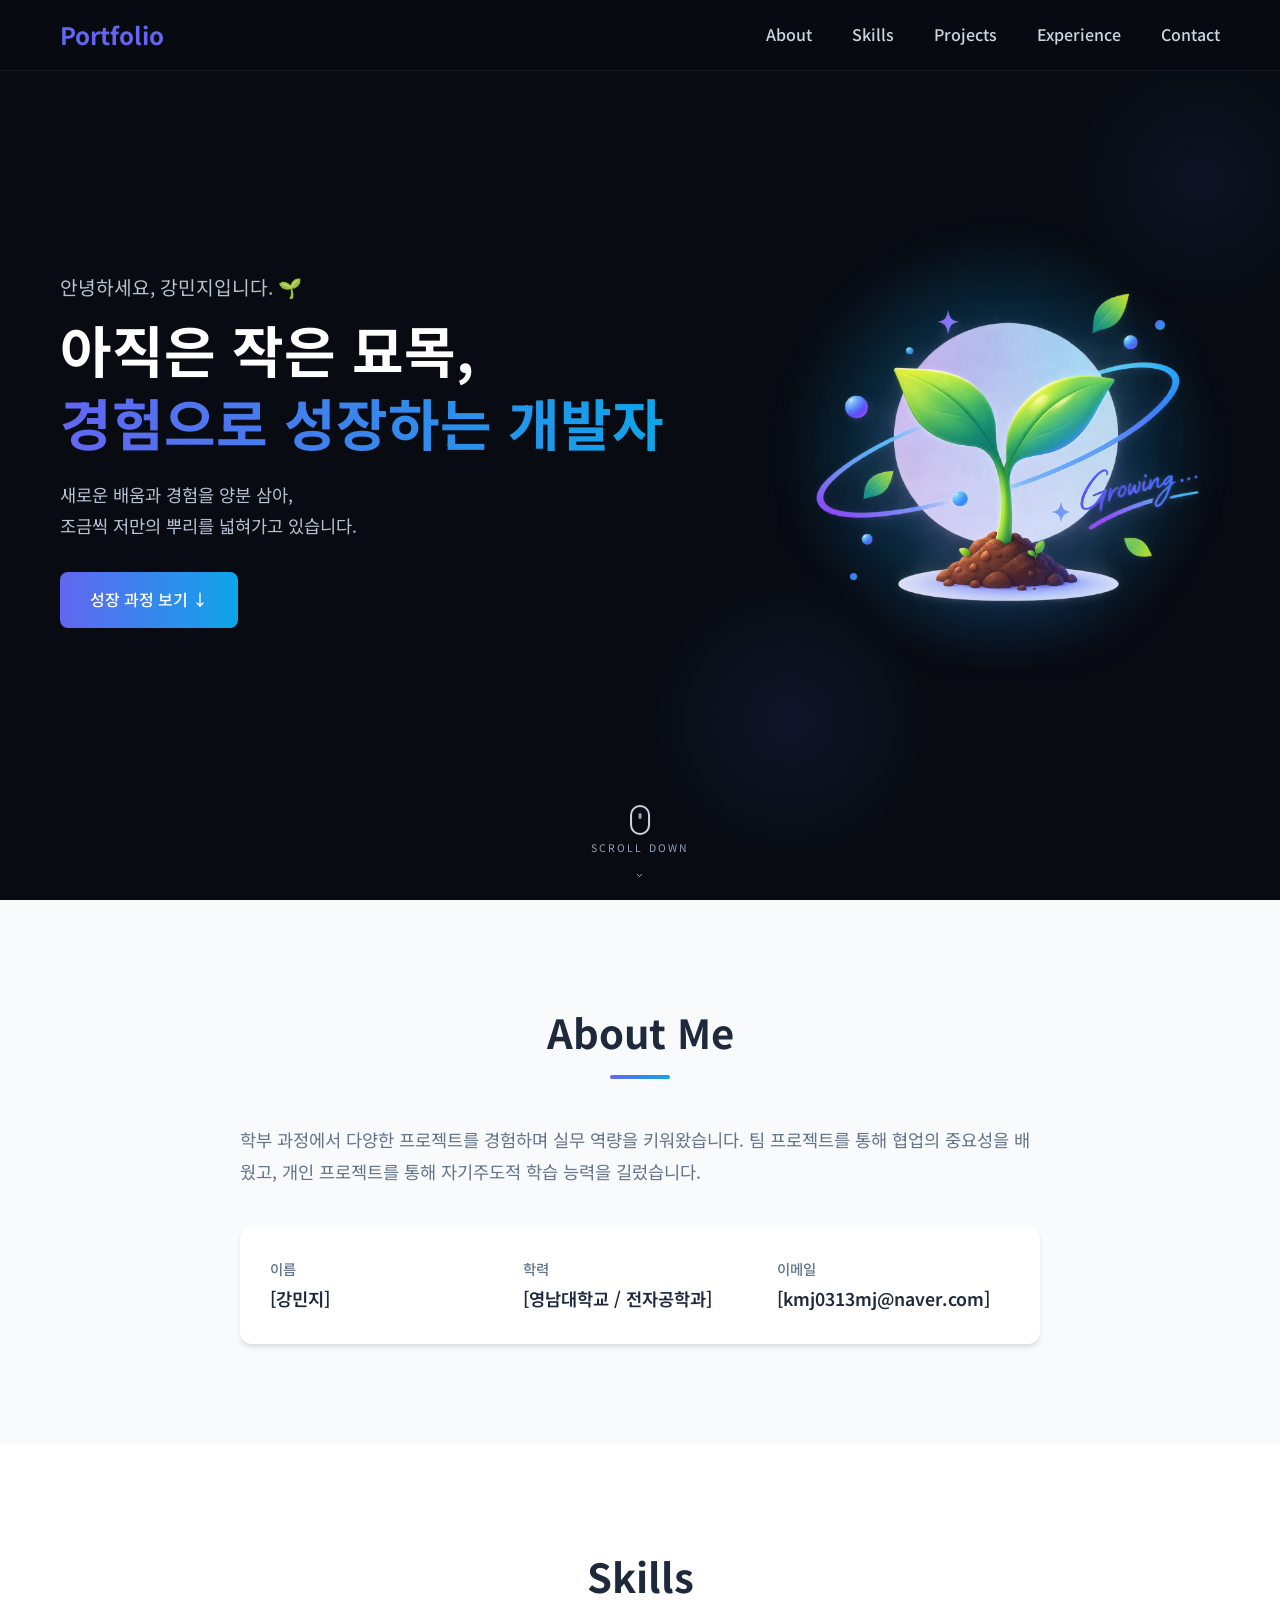
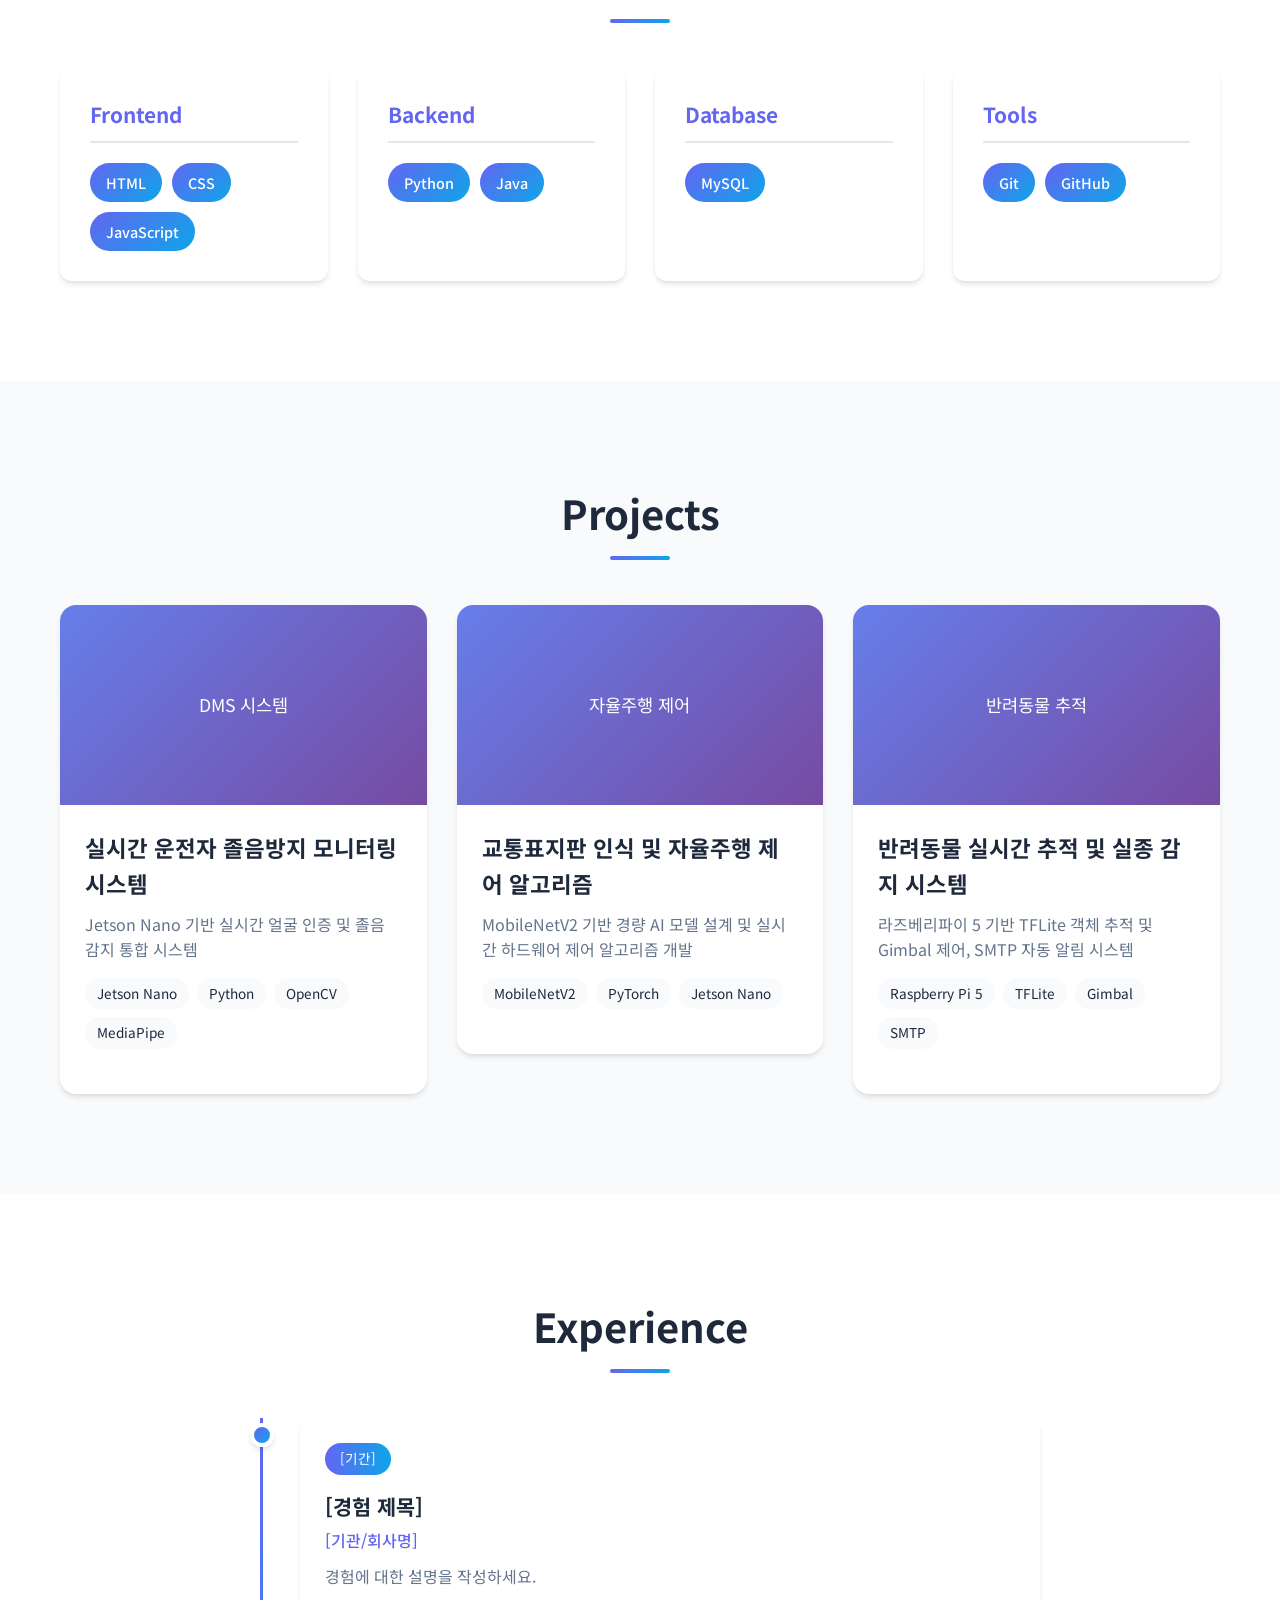
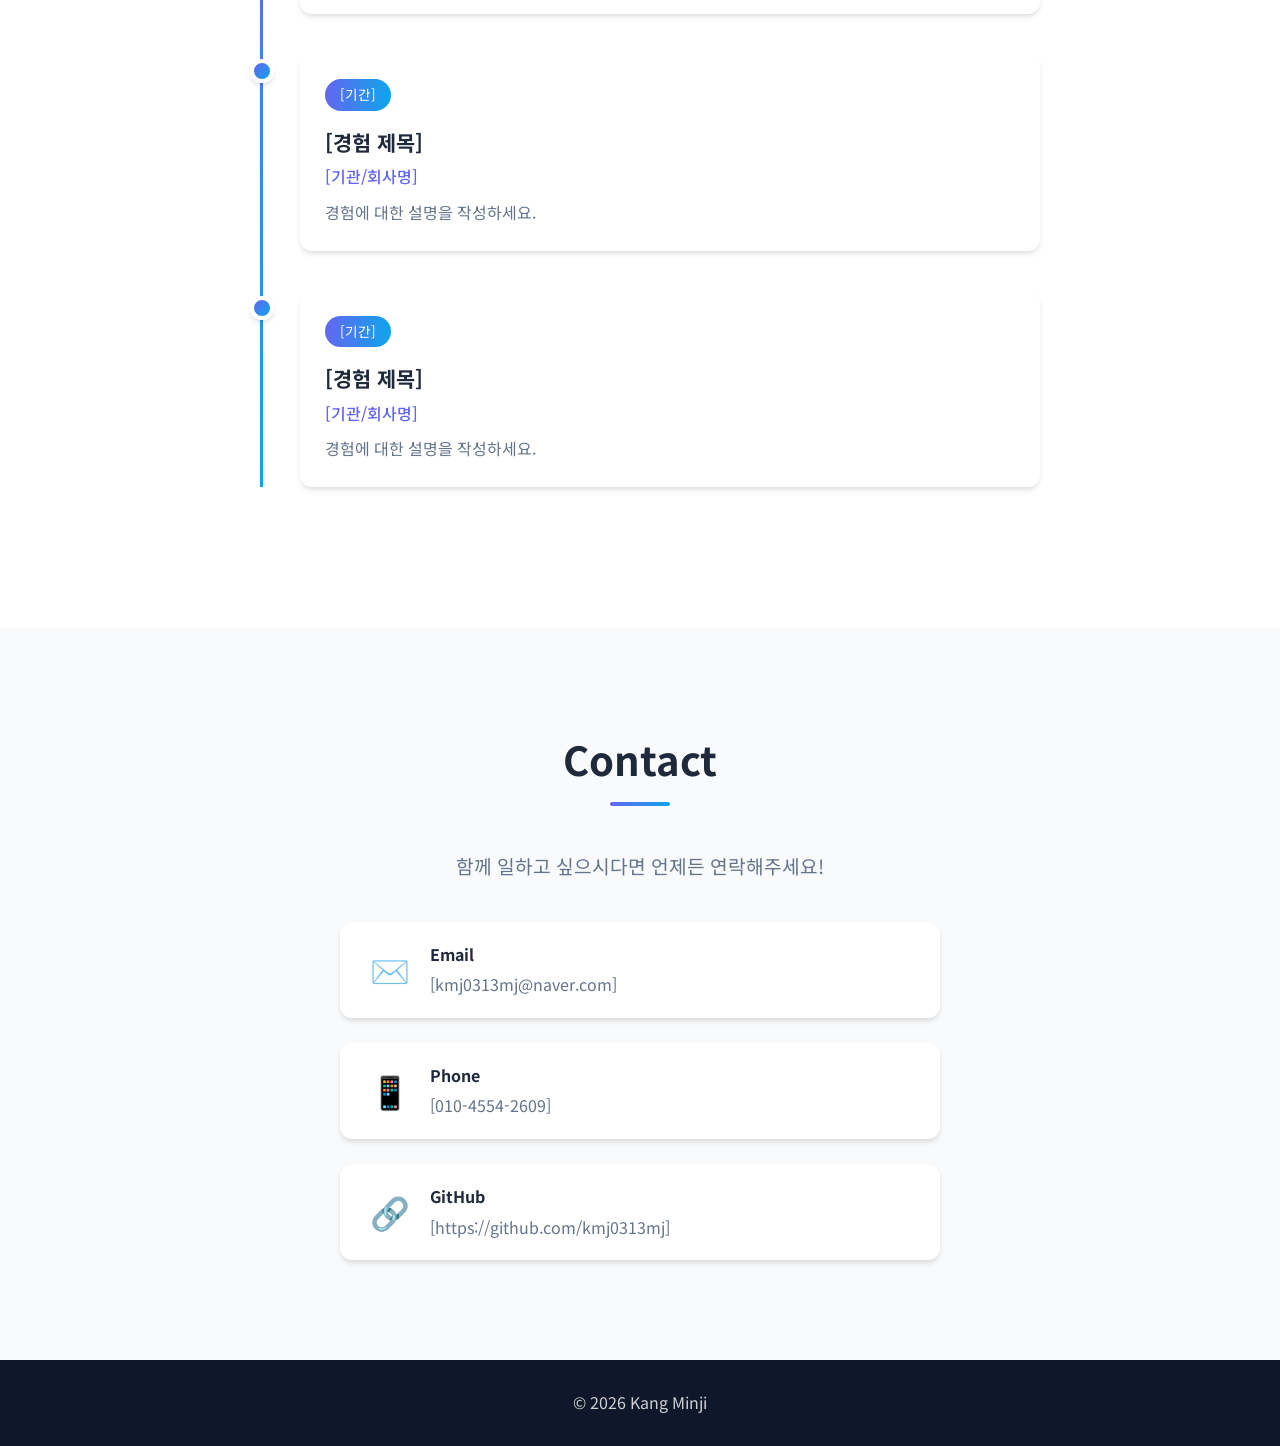
==== commit 138a3b33: "Remove project4" ====
--- a/index.html
+++ b/index.html
@@ -28,22 +28,44 @@
     </nav>
 
     <!-- Hero Section -->
-    <section id="hero" class="hero">
+    <section id="hero" class="hero-section">
+        <div class="hero">
         <div class="hero-content">
-            <p class="hero-greeting">안녕하세요, 저는</p>
-            <h1 class="hero-name">[강 민 지]</h1>
-            <h2 class="hero-title"></h2>
+            <p class="hero-greeting">안녕하세요, 강민지입니다. 🌱</p>
+    
+            <h1 class="hero-name">
+                <span class="hero-main">아직은 작은 묘목,</span><br>
+                <span class="hero-highlight">경험으로 성장하는 개발자</span>
+            </h1>
+    
             <p class="hero-description">
-                열정적으로 배우고 성장하는 개발자입니다.<br>
-                새로운 기술에 대한 호기심과 문제 해결에 대한 열정을 가지고 있습니다.
+                새로운 배움과 경험을 양분 삼아,<br>
+                조금씩 저만의 뿌리를 넓혀가고 있습니다.
             </p>
+    
             <div class="hero-buttons">
-                <a href="#projects" class="btn btn-primary">프로젝트 보기</a>
-                <a href="#contact" class="btn btn-secondary">연락하기</a>
-            </div>
-        </div>
-        <div class="hero-image">
-            <img src="assets/profile.png" alt="Profile Picture" class="profile-picture">
+                <a href="#projects" class="btn btn-primary">성장 과정 보기 ↓</a>
+            </div>
+        </div>
+    
+        <div class="hero-visual">
+            <div class="hero-circle circle-1"></div>
+            <div class="hero-circle circle-2"></div>
+        
+            <img src="assets/sprout.png"
+                 alt="성장을 표현한 새싹"
+                 class="sprout-picture">
+        
+            <span class="floating-dot dot-1"></span>
+            <span class="floating-dot dot-2"></span>
+        </div>
+        
+        <div class="scroll-indicator">
+            <span class="mouse-icon"></span>
+            <span>SCROLL DOWN</span>
+            <span class="scroll-arrow">⌄</span>
+        </div>
+
         </div>
     </section>
 
@@ -198,28 +220,7 @@
                 </a>
 
                 <!-- Project Card 4 -->
-                <a href="project4.html" class="project-card-link">
-                    <div class="project-card">
-                        <div class="project-image">
-                            <div class="project-placeholder">침입 감지 CCTV</div>
-                            <div class="project-overlay">
-                                <span>자세히 보기</span>
-                            </div>
-                        </div>
-                        <div class="project-info">
-                            <h3 class="project-title">YOLOv11n 기반 실시간 침입 감지 CCTV 시스템 설계 및 구현</h3>
-                            <p class="project-description">
-                                YOLOv11n 기반 실시간 객체 탐지 및 효율적 자원 관리를 위한 이벤트 구동형 보안 솔루션
-                            </p>
-                            <div class="project-tech">
-                                <span>YOLOv11n</span>
-                                <span>Raspberry Pi 5</span>
-                                <span>PiCamera2</span>
-                                <span>OpenCV</span>
-                            </div>
-                        </div>
-                    </div>
-                </a>
+                
             </div>
         </div>
     </section>
@@ -309,7 +310,7 @@
     <!-- Footer -->
     <footer class="footer">
         <div class="container">
-            <p>&copy; 2026 [이름]. All rights reserved.</p>
+            <p>&copy; 2026 Kang Minji</p>
         </div>
     </footer>
 
--- a/style.css
+++ b/style.css
@@ -81,12 +81,12 @@
 .navbar {
     position: fixed;
     top: 0;
-    left: 0;
-    right: 0;
-    background-color: rgba(255, 255, 255, 0.95);
+    width: 100%;
+    background-color: rgba(8, 11, 18, 0.95);
     backdrop-filter: blur(10px);
-    box-shadow: var(--shadow);
     z-index: 1000;
+    box-shadow: none;
+    border-bottom: 1px solid rgba(255, 255, 255, 0.08);
 }
 
 .nav-container {
@@ -112,9 +112,13 @@
 
 .nav-link {
     font-weight: 500;
-    color: var(--text-dark);
+    color: #cbd5e1;
     transition: var(--transition);
     position: relative;
+}
+
+.nav-link:hover {
+    color: #ffffff;
 }
 
 .nav-link::after {
@@ -132,9 +136,6 @@
     width: 100%;
 }
 
-.nav-link:hover {
-    color: var(--primary-color);
-}
 
 .hamburger {
     display: none;
@@ -152,6 +153,10 @@
 }
 
 /* ===== Hero Section ===== */
+.hero-section {
+    background-color: #080b12;
+}
+
 .hero {
     min-height: 100vh;
     display: flex;
@@ -164,23 +169,37 @@
 }
 
 .hero-content {
-    flex: 1;
+    flex: 1.2;
+    min-width: 0;
 }
 
 .hero-greeting {
     font-size: 1.2rem;
-    color: var(--text-light);
+    color: #b8c1d1;
     margin-bottom: 10px;
 }
 
 .hero-name {
     font-size: 3.5rem;
     font-weight: 700;
-    background: linear-gradient(90deg, var(--primary-color), var(--secondary-color));
+    color: var(--text-dark);
+    margin-bottom: 20px;
+    line-height: 1.3;
+}
+
+.hero-main {
+    color: #ffffff;
+}
+
+.hero-highlight {
+    background: linear-gradient(
+        90deg,
+        var(--primary-color),
+        var(--secondary-color)
+    );
     -webkit-background-clip: text;
     -webkit-text-fill-color: transparent;
     background-clip: text;
-    margin-bottom: 15px;
 }
 
 .hero-title {
@@ -192,7 +211,7 @@
 
 .hero-description {
     font-size: 1.1rem;
-    color: var(--text-light);
+    color: #b8c1d1;
     margin-bottom: 30px;
     line-height: 1.8;
 }
@@ -233,19 +252,164 @@
     color: var(--text-white);
 }
 
-.hero-image {
+/* ===== Hero Visual ===== */
+
+.hero-visual {
     flex: 0.8;
-    display: flex;
+    min-width: 420px;
+    height: 500px;
+    position: relative;
+    display: flex;
+    align-items: center;
     justify-content: center;
 }
 
-.hero-image .profile-picture {
-    width: 350px;
-    height: 350px;
+.sprout-picture {
+    position: relative;
+    width: 470px;
+    max-width: 100%;
+    height: auto;
+    z-index: 3;
+    object-fit: contain;
+    filter: drop-shadow(0 20px 30px rgba(99, 102, 241, 0.10));
+}
+
+/* 새싹 뒤쪽의 은은한 원 */
+.hero-visual::before {
+    content: "";
+    position: absolute;
+    width: 430px;
+    height: 430px;
     border-radius: 50%;
-    object-fit: cover; /* 이미지가 잘리지 않고 도형 안에 꽉 차도록 */
-    object-position: center; /* 이미지를 중앙에 배치 */
-    box-shadow: var(--shadow-lg);
+
+    background: radial-gradient(
+        circle,
+        rgba(99, 102, 241, 0.38) 0%,
+        rgba(14, 165, 233, 0.20) 42%,
+        rgba(8, 11, 18, 0) 72%
+    );
+
+    filter: blur(12px);
+    z-index: 1;
+}
+
+/* Hero 주변 장식 원 */
+.hero-circle {
+    position: absolute;
+    border-radius: 50%;
+    pointer-events: none;
+}
+
+.circle-1 {
+    width: 240px;
+    height: 240px;
+    top: -140px;
+    right: -100px;
+
+    background: radial-gradient(
+        circle,
+        rgba(99, 102, 241, 0.08) 0%,
+        rgba(14, 165, 233, 0.025) 55%,
+        rgba(8, 11, 18, 0) 75%
+    );
+}
+
+
+.circle-2 {
+    width: 260px;
+    height: 260px;
+    bottom: -150px;
+    left: -120px;
+
+    background: radial-gradient(
+        circle,
+        rgba(99, 102, 241, 0.10) 0%,
+        rgba(14, 165, 233, 0.03) 55%,
+        rgba(8, 11, 18, 0) 75%
+    );
+}
+
+/* 새싹 주변 작은 점 */
+.floating-dot {
+    position: absolute;
+    border-radius: 50%;
+    z-index: 2;
+    background: linear-gradient(
+        135deg,
+        var(--primary-color),
+        var(--secondary-color)
+    );
+}
+
+.dot-1 {
+    width: 10px;
+    height: 10px;
+    top: 120px;
+    right: 55px;
+}
+
+.dot-2 {
+    width: 7px;
+    height: 7px;
+    bottom: 120px;
+    left: 70px;
+}
+
+/* Scroll Down */
+.scroll-indicator {
+    position: absolute;
+    bottom: 22px;
+    left: 50%;
+    transform: translateX(-50%);
+    display: flex;
+    flex-direction: column;
+    align-items: center;
+    gap: 5px;
+    color: #94a3b8;
+    font-size: 0.65rem;
+    letter-spacing: 0.2em;
+}
+
+.mouse-icon {
+    width: 20px;
+    height: 30px;
+    border: 2px solid #cbd5e1;
+    border-radius: 12px;
+    position: relative;
+}
+
+.mouse-icon::after {
+    content: "";
+    position: absolute;
+    width: 3px;
+    height: 6px;
+    top: 6px;
+    left: 50%;
+    transform: translateX(-50%);
+    border-radius: 3px;
+    background-color: #94a3b8;
+    animation: mouseScroll 1.6s infinite;
+}
+
+.scroll-arrow {
+    font-size: 1rem;
+    line-height: 1;
+}
+
+@keyframes mouseScroll {
+    0% {
+        opacity: 0;
+        transform: translate(-50%, 0);
+    }
+
+    40% {
+        opacity: 1;
+    }
+
+    100% {
+        opacity: 0;
+        transform: translate(-50%, 8px);
+    }
 }
 
 /* ===== About Section ===== */
@@ -624,9 +788,23 @@
         justify-content: center;
     }
 
-    .hero-image .profile-picture {
-        width: 280px;
-        height: 280px;
+    .hero-visual {
+        min-width: 0;
+        width: 100%;
+        height: 360px;
+    }
+
+    .sprout-picture {
+        width: 340px;
+    }
+
+    .hero-visual::before {
+        width: 300px;
+        height: 300px;
+    }
+
+    .scroll-indicator {
+        display: none;
     }
 }
 
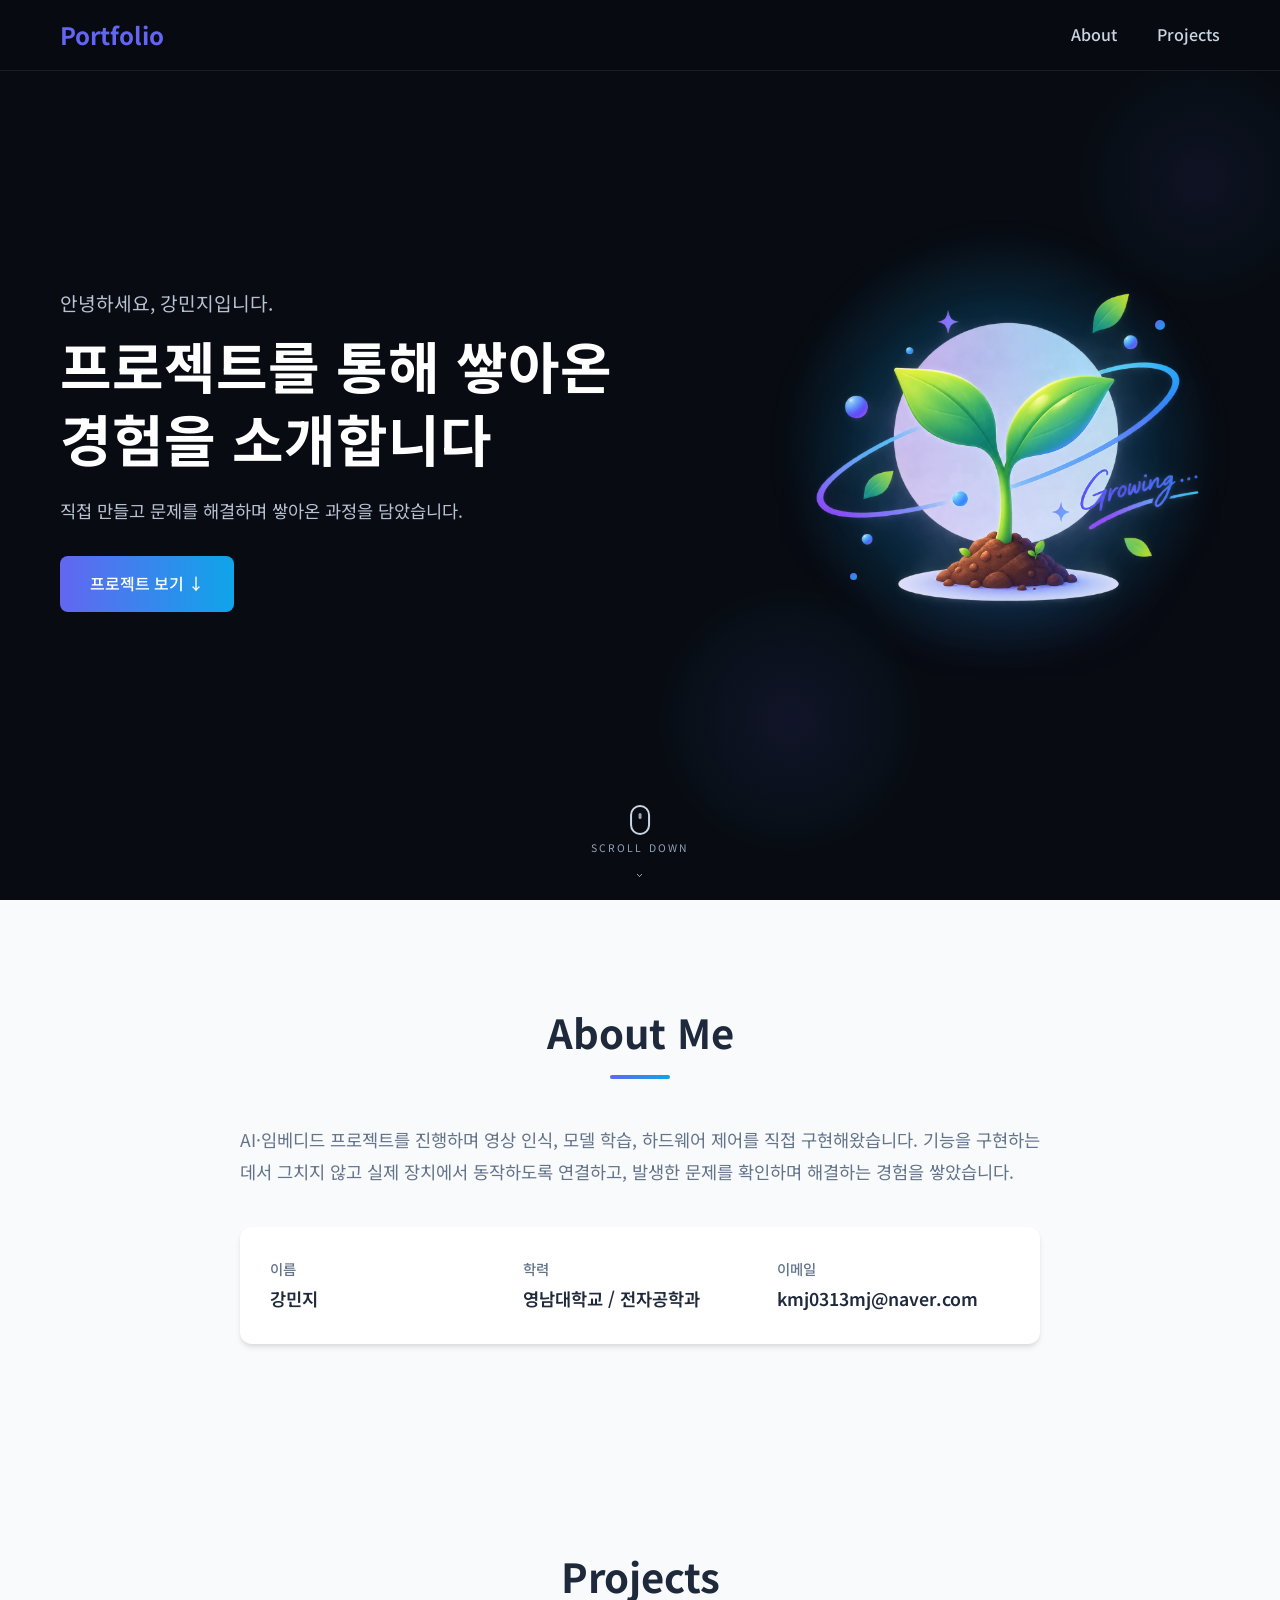
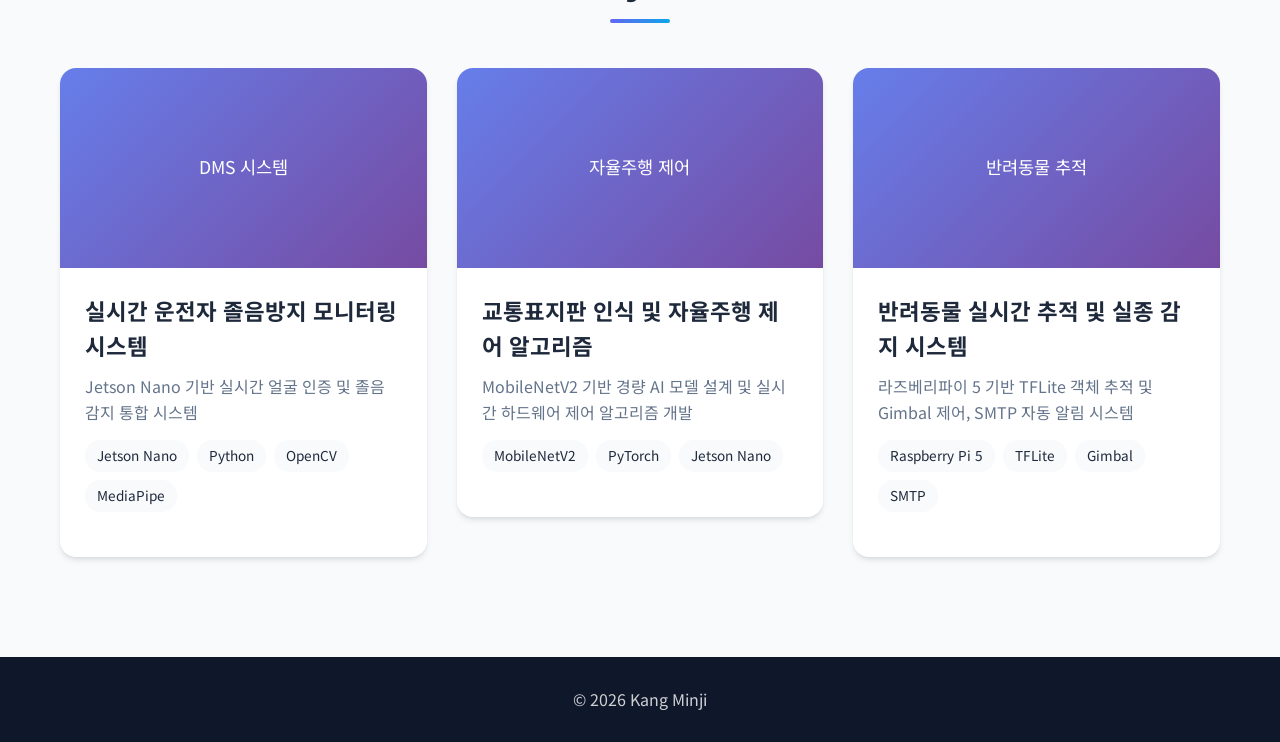
==== commit b92b457c: "Update portfolio main page" ====
--- a/index.html
+++ b/index.html
@@ -14,10 +14,7 @@
             <a href="#" class="nav-logo">Portfolio</a>
             <ul class="nav-menu">
                 <li><a href="#about" class="nav-link">About</a></li>
-                <li><a href="#skills" class="nav-link">Skills</a></li>
                 <li><a href="#projects" class="nav-link">Projects</a></li>
-                <li><a href="#experience" class="nav-link">Experience</a></li>
-                <li><a href="#contact" class="nav-link">Contact</a></li>
             </ul>
             <div class="hamburger">
                 <span class="bar"></span>
@@ -31,21 +28,22 @@
     <section id="hero" class="hero-section">
         <div class="hero">
         <div class="hero-content">
-            <p class="hero-greeting">안녕하세요, 강민지입니다. 🌱</p>
-    
+            <p class="hero-greeting">안녕하세요, 강민지입니다.</p>
+
             <h1 class="hero-name">
-                <span class="hero-main">아직은 작은 묘목,</span><br>
-                <span class="hero-highlight">경험으로 성장하는 개발자</span>
+                <span class="hero-main">
+                    프로젝트를 통해 쌓아온<br>
+                    경험을 소개합니다
+                </span>
             </h1>
-    
-            <p class="hero-description">
-                새로운 배움과 경험을 양분 삼아,<br>
-                조금씩 저만의 뿌리를 넓혀가고 있습니다.
-            </p>
-    
-            <div class="hero-buttons">
-                <a href="#projects" class="btn btn-primary">성장 과정 보기 ↓</a>
-            </div>
+
+<p class="hero-description">
+    직접 만들고 문제를 해결하며 쌓아온 과정을 담았습니다.
+</p>
+
+<div class="hero-buttons">
+    <a href="#projects" class="btn btn-primary">프로젝트 보기 ↓</a>
+</div>
         </div>
     
         <div class="hero-visual">
@@ -79,22 +77,20 @@
                        
                     </p>
                     <p>
-                        학부 과정에서 다양한 프로젝트를 경험하며 실무 역량을 키워왔습니다.
-                        팀 프로젝트를 통해 협업의 중요성을 배웠고, 
-                        개인 프로젝트를 통해 자기주도적 학습 능력을 길렀습니다.
+                        AI·임베디드 프로젝트를 진행하며 영상 인식, 모델 학습, 하드웨어 제어를 직접 구현해왔습니다. 기능을 구현하는 데서 그치지 않고 실제 장치에서 동작하도록 연결하고, 발생한 문제를 확인하며 해결하는 경험을 쌓았습니다.
                     </p>
                     <div class="about-info">
                         <div class="info-item">
                             <span class="info-label">이름</span>
-                            <span class="info-value">[강민지]</span>
+                            <span class="info-value">강민지</span>
                         </div>
                         <div class="info-item">
                             <span class="info-label">학력</span>
-                            <span class="info-value">[영남대학교 / 전자공학과]</span>
+                            <span class="info-value">영남대학교 / 전자공학과</span>
                         </div>
                         <div class="info-item">
                             <span class="info-label">이메일</span>
-                            <span class="info-value">[kmj0313mj@naver.com]</span>
+                            <span class="info-value">kmj0313mj@naver.com</span>
                         </div>
                     </div>
                 </div>
@@ -102,46 +98,7 @@
         </div>
     </section>
 
-    <!-- Skills Section -->
-    <section id="skills" class="skills section">
-        <div class="container">
-            <h2 class="section-title">Skills</h2>
-            <div class="skills-grid">
-                <div class="skill-category">
-                    <h3>Frontend</h3>
-                    <div class="skill-items">
-                        <span class="skill-tag">HTML</span>
-                        <span class="skill-tag">CSS</span>
-                        <span class="skill-tag">JavaScript</span>
-                        <!-- 추가 스킬 태그 -->
-                    </div>
-                </div>
-                <div class="skill-category">
-                    <h3>Backend</h3>
-                    <div class="skill-items">
-                        <span class="skill-tag">Python</span>
-                        <span class="skill-tag">Java</span>
-                        <!-- 추가 스킬 태그 -->
-                    </div>
-                </div>
-                <div class="skill-category">
-                    <h3>Database</h3>
-                    <div class="skill-items">
-                        <span class="skill-tag">MySQL</span>
-                        <!-- 추가 스킬 태그 -->
-                    </div>
-                </div>
-                <div class="skill-category">
-                    <h3>Tools</h3>
-                    <div class="skill-items">
-                        <span class="skill-tag">Git</span>
-                        <span class="skill-tag">GitHub</span>
-                        <!-- 추가 스킬 태그 -->
-                    </div>
-                </div>
-            </div>
-        </div>
-    </section>
+
 
     <!-- Projects Section -->
     <section id="projects" class="projects section">
@@ -225,87 +182,9 @@
         </div>
     </section>
 
-    <!-- Experience Section -->
-    <section id="experience" class="experience section">
-        <div class="container">
-            <h2 class="section-title">Experience</h2>
-            <div class="timeline">
-                <!-- Experience Item 1 -->
-                <div class="timeline-item">
-                    <div class="timeline-dot"></div>
-                    <div class="timeline-content">
-                        <span class="timeline-date">[기간]</span>
-                        <h3 class="timeline-title">[경험 제목]</h3>
-                        <p class="timeline-subtitle">[기관/회사명]</p>
-                        <p class="timeline-description">
-                            경험에 대한 설명을 작성하세요.
-                        </p>
-                    </div>
-                </div>
+   
 
-                <!-- Experience Item 2 -->
-                <div class="timeline-item">
-                    <div class="timeline-dot"></div>
-                    <div class="timeline-content">
-                        <span class="timeline-date">[기간]</span>
-                        <h3 class="timeline-title">[경험 제목]</h3>
-                        <p class="timeline-subtitle">[기관/회사명]</p>
-                        <p class="timeline-description">
-                            경험에 대한 설명을 작성하세요.
-                        </p>
-                    </div>
-                </div>
 
-                <!-- Experience Item 3 -->
-                <div class="timeline-item">
-                    <div class="timeline-dot"></div>
-                    <div class="timeline-content">
-                        <span class="timeline-date">[기간]</span>
-                        <h3 class="timeline-title">[경험 제목]</h3>
-                        <p class="timeline-subtitle">[기관/회사명]</p>
-                        <p class="timeline-description">
-                            경험에 대한 설명을 작성하세요.
-                        </p>
-                    </div>
-                </div>
-            </div>
-        </div>
-    </section>
-
-    <!-- Contact Section -->
-    <section id="contact" class="contact section">
-        <div class="container">
-            <h2 class="section-title">Contact</h2>
-            <div class="contact-content">
-                <p class="contact-intro">
-                    함께 일하고 싶으시다면 언제든 연락해주세요!
-                </p>
-                <div class="contact-info">
-                    <div class="contact-item">
-                        <div class="contact-icon">✉️</div>
-                        <div class="contact-details">
-                            <h4>Email</h4>
-                            <a href="mailto:kmj0313mj@naver.com">[kmj0313mj@naver.com]</a>
-                        </div>
-                    </div>
-                    <div class="contact-item">
-                        <div class="contact-icon">📱</div>
-                        <div class="contact-details">
-                            <h4>Phone</h4>
-                            <span>[010-4554-2609]</span>
-                        </div>
-                    </div>
-                    <div class="contact-item">
-                        <div class="contact-icon">🔗</div>
-                        <div class="contact-details">
-                            <h4>GitHub</h4>
-                            <a href="https://github.com/username" target="_blank">[https://github.com/kmj0313mj]</a>
-                        </div>
-                    </div>
-                </div>
-            </div>
-        </div>
-    </section>
 
     <!-- Footer -->
     <footer class="footer">
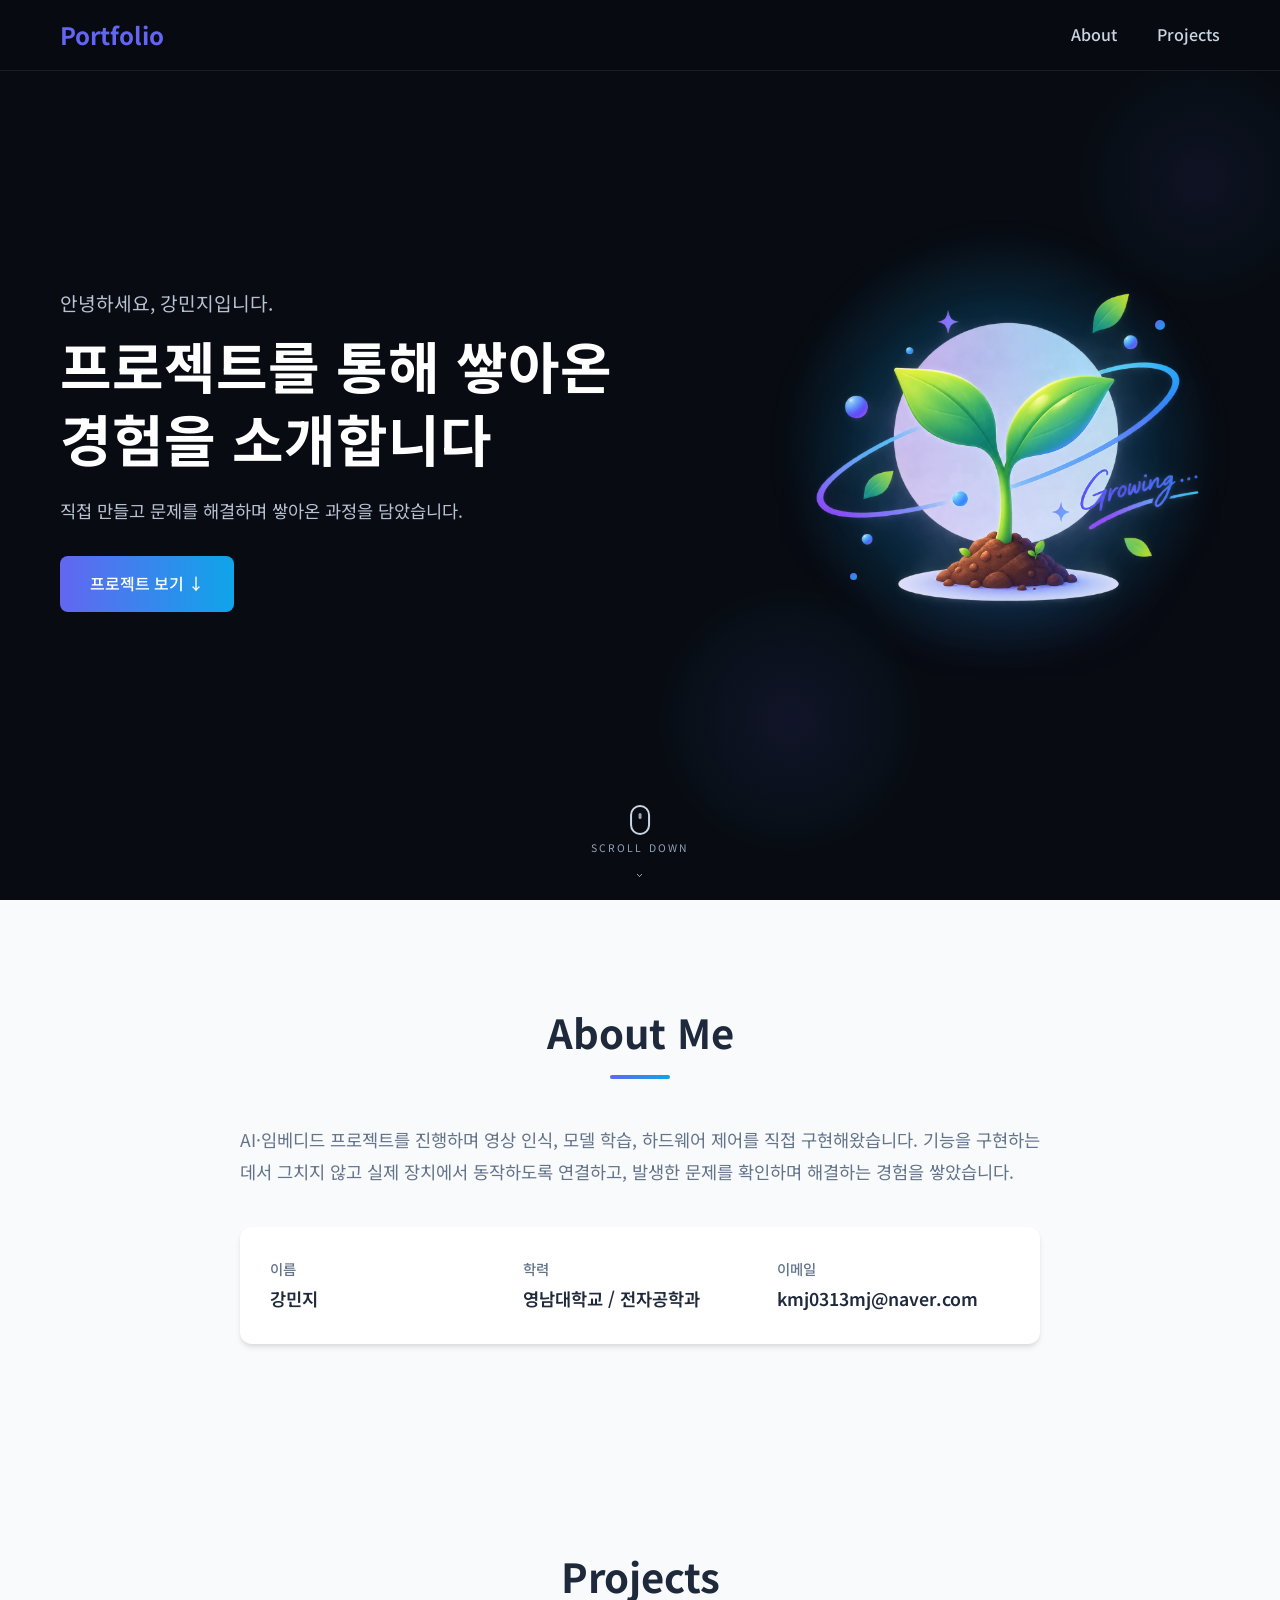
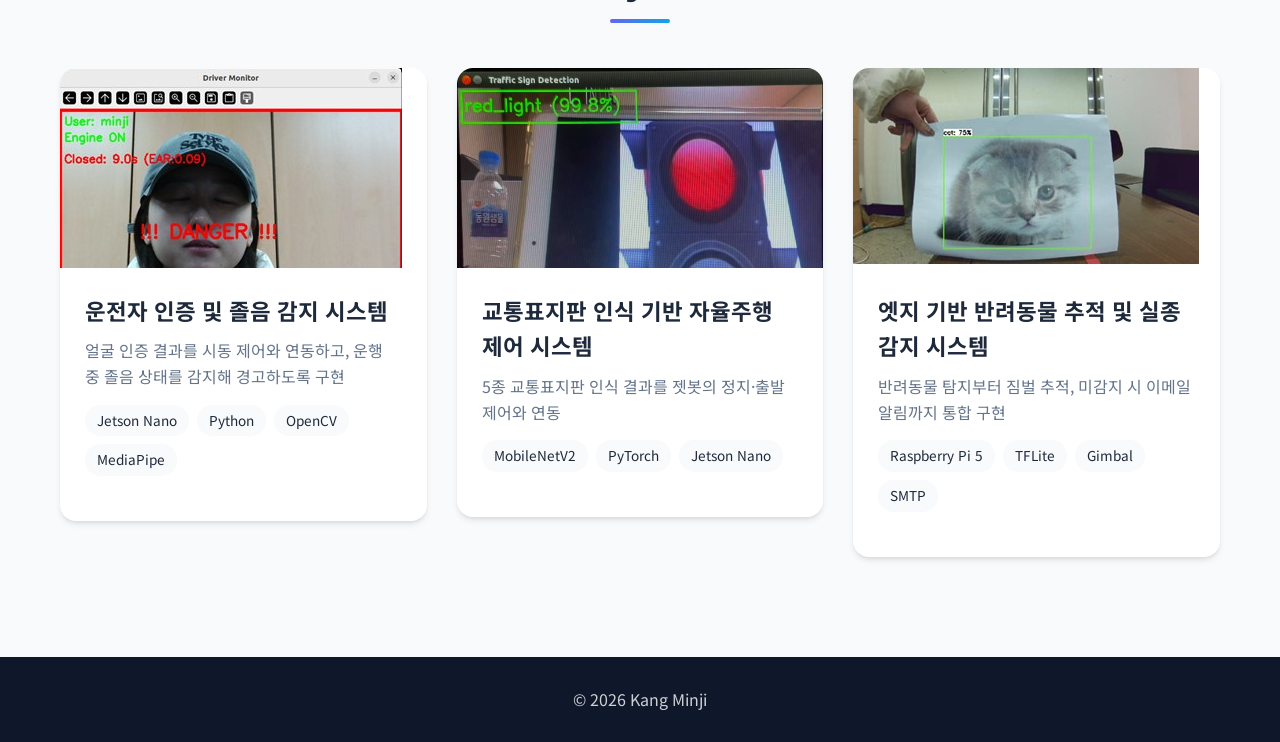
==== commit 5b300bb3: "Update project portfolio" ====
--- a/index.html
+++ b/index.html
@@ -109,15 +109,15 @@
                 <a href="project1.html" class="project-card-link">
                     <div class="project-card">
                         <div class="project-image">
-                            <div class="project-placeholder">DMS 시스템</div>
+                            <img src="images/project1/thumbnail.jpg" alt="운전자 졸음 감지 경고 화면">
                             <div class="project-overlay">
                                 <span>자세히 보기</span>
                             </div>
                         </div>
                         <div class="project-info">
-                            <h3 class="project-title">실시간 운전자 졸음방지 모니터링 시스템</h3>
+                            <h3 class="project-title">운전자 인증 및 졸음 감지 시스템</h3>
                             <p class="project-description">
-                                Jetson Nano 기반 실시간 얼굴 인증 및 졸음 감지 통합 시스템
+                                얼굴 인증 결과를 시동 제어와 연동하고, 운행 중 졸음 상태를 감지해 경고하도록 구현
                             </p>
                             <div class="project-tech">
                                 <span>Jetson Nano</span>
@@ -133,15 +133,15 @@
                 <a href="project2.html" class="project-card-link">
                     <div class="project-card">
                         <div class="project-image">
-                            <div class="project-placeholder">자율주행 제어</div>
+                            <img src="images/project2/thumbnail.jpg" alt="교통신호 실시간 인식 화면">
                             <div class="project-overlay">
                                 <span>자세히 보기</span>
                             </div>
                         </div>
                         <div class="project-info">
-                            <h3 class="project-title">교통표지판 인식 및 자율주행 제어 알고리즘</h3>
+                            <h3 class="project-title">교통표지판 인식 기반 자율주행 제어 시스템</h3>
                             <p class="project-description">
-                                MobileNetV2 기반 경량 AI 모델 설계 및 실시간 하드웨어 제어 알고리즘 개발
+                                5종 교통표지판 인식 결과를 젯봇의 정지·출발 제어와 연동
                             </p>
                             <div class="project-tech">
                                 <span>MobileNetV2</span>
@@ -156,15 +156,15 @@
                 <a href="project3.html" class="project-card-link">
                     <div class="project-card">
                         <div class="project-image">
-                            <div class="project-placeholder">반려동물 추적</div>
+                            <img src="images/project3/thumbnail.jpg" alt="반려동물 실시간 탐지 화면">
                             <div class="project-overlay">
                                 <span>자세히 보기</span>
                             </div>
                         </div>
                         <div class="project-info">
-                            <h3 class="project-title">반려동물 실시간 추적 및 실종 감지 시스템</h3>
+                            <h3 class="project-title">엣지 기반 반려동물 추적 및 실종 감지 시스템</h3>
                             <p class="project-description">
-                                라즈베리파이 5 기반 TFLite 객체 추적 및 Gimbal 제어, SMTP 자동 알림 시스템
+                                반려동물 탐지부터 짐벌 추적, 미감지 시 이메일 알림까지 통합 구현
                             </p>
                             <div class="project-tech">
                                 <span>Raspberry Pi 5</span>
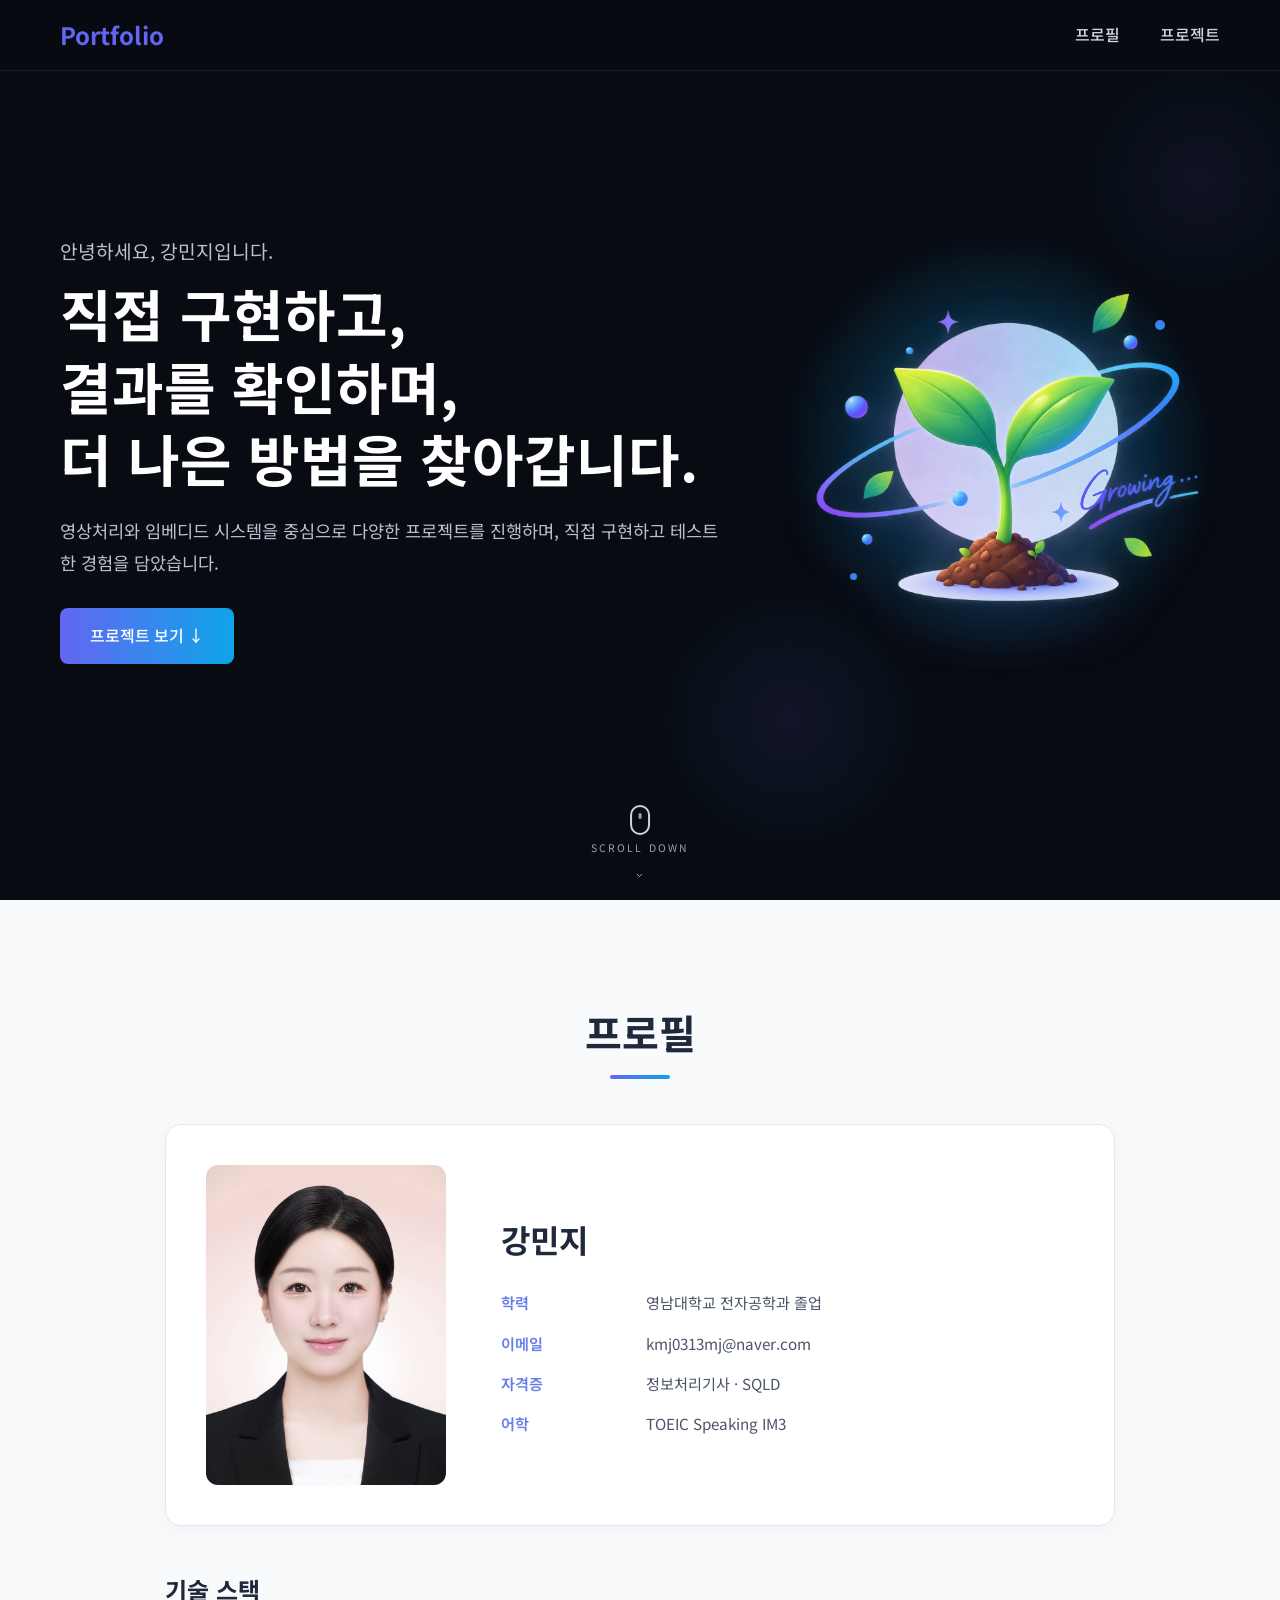
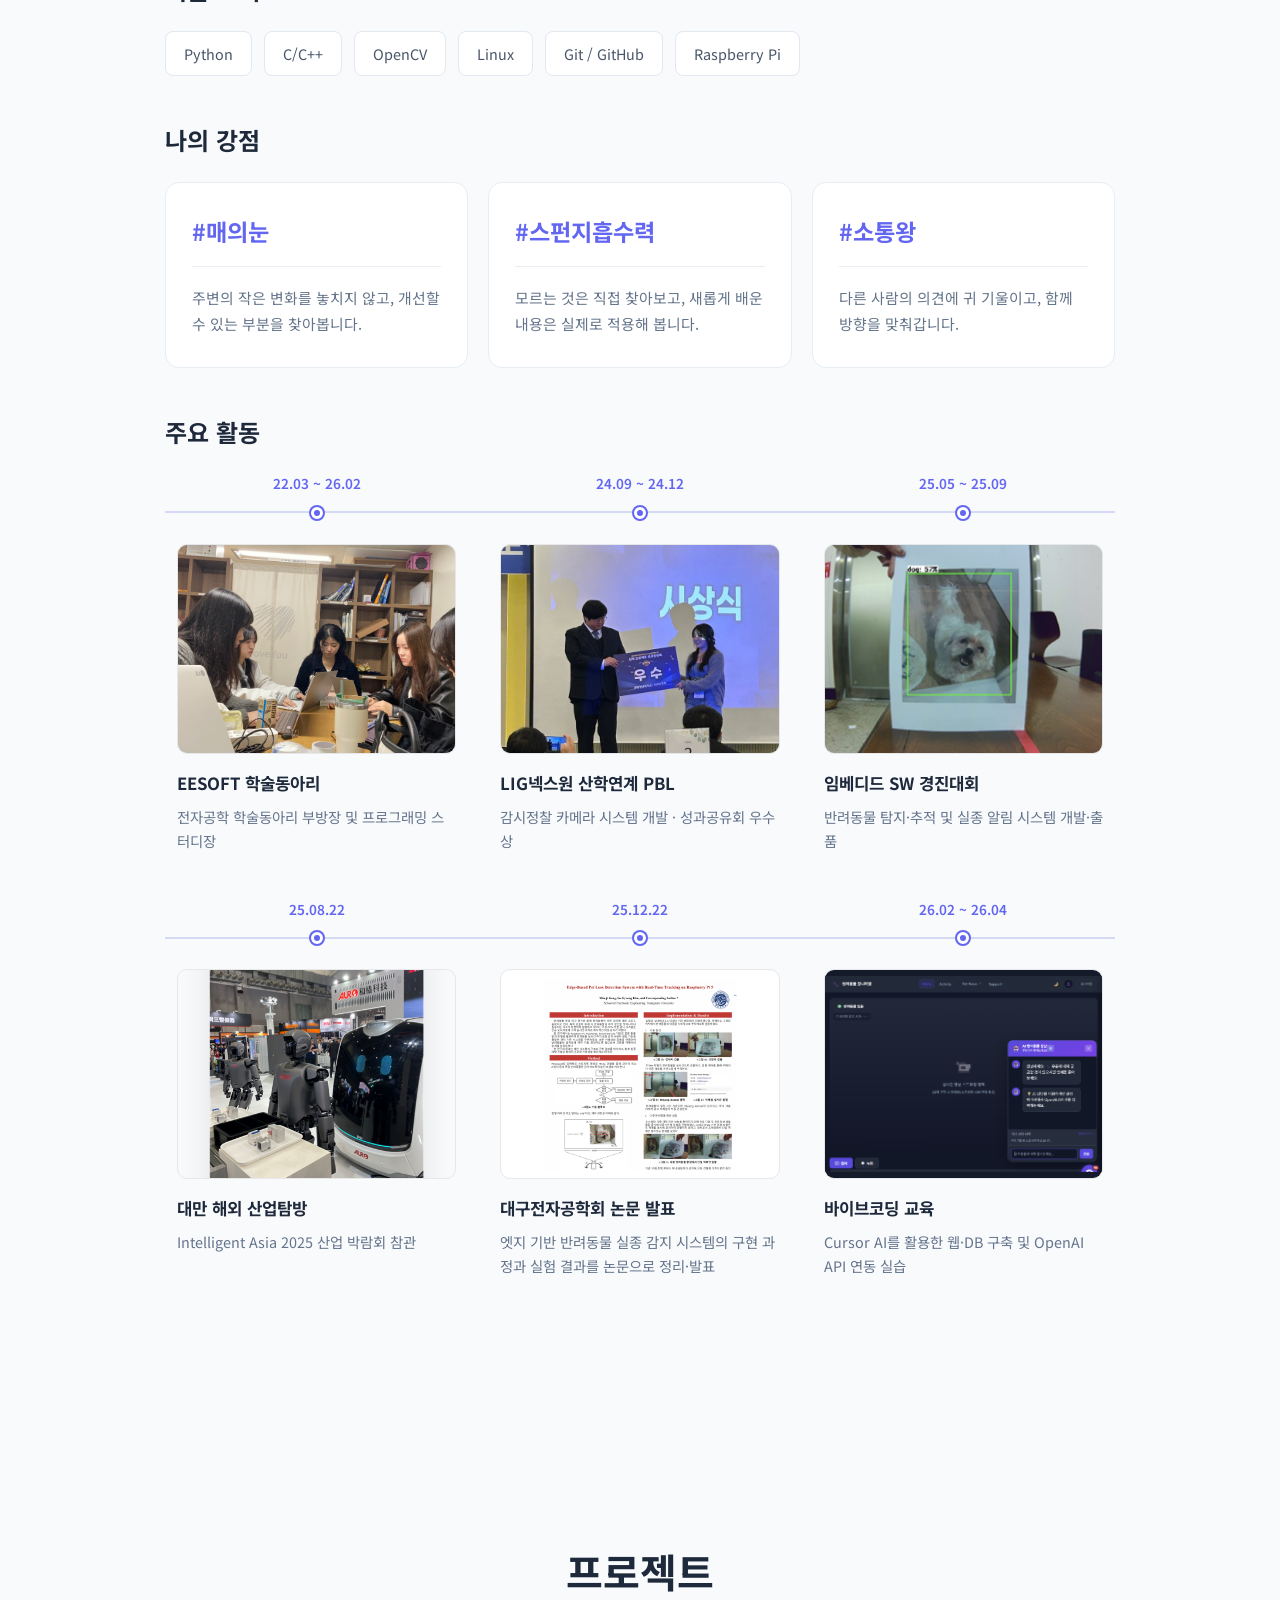
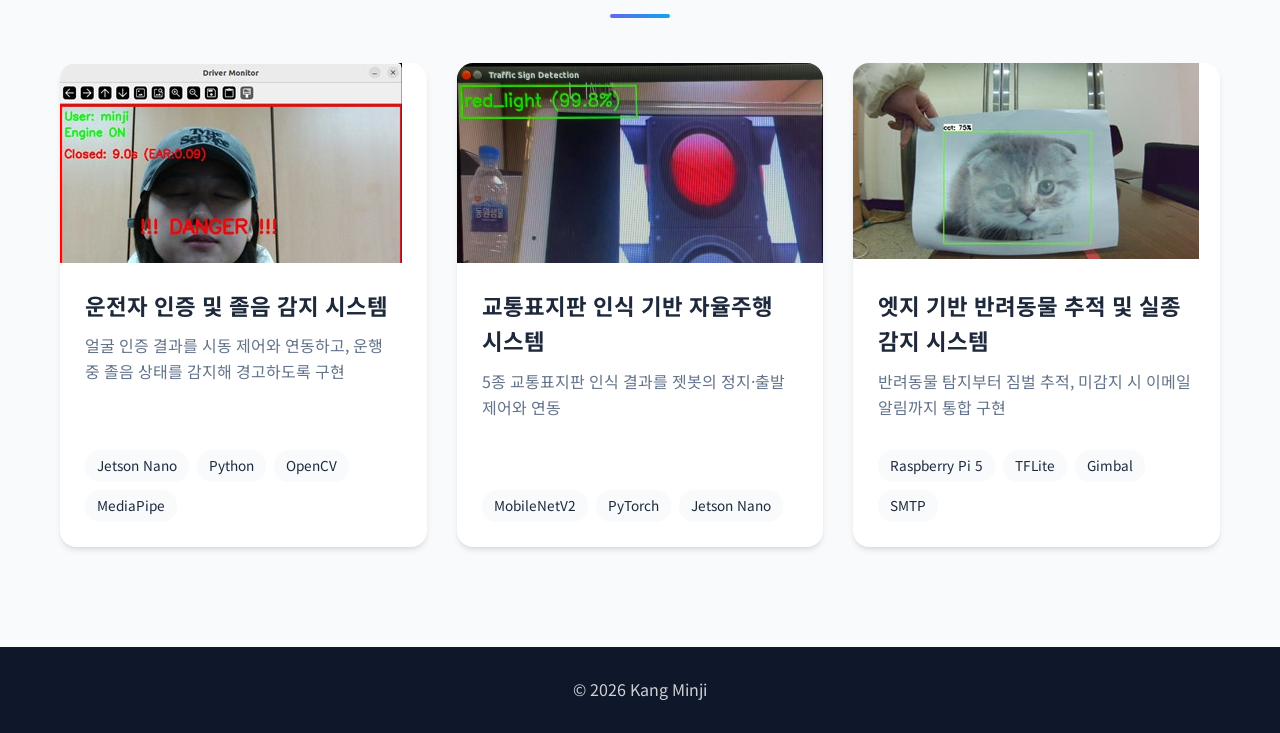
==== commit bd9e2fbb: "Update portfolio" ====
--- a/index.html
+++ b/index.html
@@ -12,10 +12,10 @@
     <nav class="navbar">
         <div class="nav-container">
             <a href="#" class="nav-logo">Portfolio</a>
-            <ul class="nav-menu">
-                <li><a href="#about" class="nav-link">About</a></li>
-                <li><a href="#projects" class="nav-link">Projects</a></li>
-            </ul>
+<ul class="nav-menu">
+    <li><a href="#about" class="nav-link">프로필</a></li>
+    <li><a href="#projects" class="nav-link">프로젝트</a></li>
+</ul>
             <div class="hamburger">
                 <span class="bar"></span>
                 <span class="bar"></span>
@@ -32,13 +32,14 @@
 
             <h1 class="hero-name">
                 <span class="hero-main">
-                    프로젝트를 통해 쌓아온<br>
-                    경험을 소개합니다
+                    직접 구현하고,<br>
+                    결과를 확인하며,<br>
+                    더 나은 방법을 찾아갑니다.
                 </span>
             </h1>
 
 <p class="hero-description">
-    직접 만들고 문제를 해결하며 쌓아온 과정을 담았습니다.
+    영상처리와 임베디드 시스템을 중심으로 다양한 프로젝트를 진행하며, 직접 구현하고 테스트한 경험을 담았습니다.
 </p>
 
 <div class="hero-buttons">
@@ -67,43 +68,213 @@
         </div>
     </section>
 
-    <!-- About Section -->
-    <section id="about" class="about section">
-        <div class="container">
-            <h2 class="section-title">About Me</h2>
-            <div class="about-content">
-                <div class="about-text">
-                    <p>
-                       
-                    </p>
-                    <p>
-                        AI·임베디드 프로젝트를 진행하며 영상 인식, 모델 학습, 하드웨어 제어를 직접 구현해왔습니다. 기능을 구현하는 데서 그치지 않고 실제 장치에서 동작하도록 연결하고, 발생한 문제를 확인하며 해결하는 경험을 쌓았습니다.
-                    </p>
-                    <div class="about-info">
-                        <div class="info-item">
-                            <span class="info-label">이름</span>
-                            <span class="info-value">강민지</span>
-                        </div>
-                        <div class="info-item">
-                            <span class="info-label">학력</span>
-                            <span class="info-value">영남대학교 / 전자공학과</span>
-                        </div>
-                        <div class="info-item">
-                            <span class="info-label">이메일</span>
-                            <span class="info-value">kmj0313mj@naver.com</span>
-                        </div>
-                    </div>
-                </div>
-            </div>
-        </div>
-    </section>
+   
+<!-- About Section -->
+<section id="about" class="about section">
+    <div class="container">
+        <h2 class="section-title">프로필</h2>
+
+        <!-- 1. Profile -->
+        <div class="about-profile">
+
+            <!-- 증명사진 -->
+            <div class="profile-photo">
+                <img src="assets/profile.png"
+                     alt="프로필 사진">
+            </div>
+
+            <!-- 기본 정보 -->
+            <div class="profile-details">
+                <h3 class="profile-name">강민지</h3>
+                
+
+                <div class="profile-info">
+                    <div class="profile-item">
+                        <span class="profile-label">학력</span>
+                        <span class="profile-value">
+                            영남대학교 전자공학과 졸업
+                        </span>
+                    </div>
+
+                    <div class="profile-item">
+                        <span class="profile-label">이메일</span>
+                        <span class="profile-value">
+                            kmj0313mj@naver.com
+                        </span>
+                    </div>
+
+                    <div class="profile-item">
+                        <span class="profile-label">자격증</span>
+                        <span class="profile-value">
+                            정보처리기사 · SQLD
+                        </span>
+                    </div>
+
+                    <div class="profile-item">
+                        <span class="profile-label">어학</span>
+                        <span class="profile-value">
+                            TOEIC Speaking IM3
+                        </span>
+                    </div>
+                </div>
+            </div>
+        </div>
+
+        <!-- 2. Skills -->
+        <div class="about-block">
+            <h3 class="about-heading">기술 스택</h3>
+
+            <div class="about-skills">
+                <span>Python</span>
+                <span>C/C++</span>
+                <span>OpenCV</span>
+                <span>Linux</span>
+                <span>Git / GitHub</span>
+                <span>Raspberry Pi</span>
+            </div>
+        </div>
+
+        <!-- 3. How I Work -->
+        
+<!-- 나의 강점 -->
+<div class="about-block">
+    <h3 class="about-heading">나의 강점</h3>
+
+    <div class="work-grid">
+
+        <div class="work-card">
+            <h4 class="work-tag">#매의눈</h4>
+            <p>
+                주변의 작은 변화를 놓치지 않고,
+                개선할 수 있는 부분을 찾아봅니다.
+            </p>
+        </div>
+
+        <div class="work-card">
+            <h4 class="work-tag">#스펀지흡수력</h4>
+            <p>
+                모르는 것은 직접 찾아보고,
+                새롭게 배운 내용은 실제로 적용해 봅니다.
+            </p>
+        </div>
+
+        <div class="work-card">
+            <h4 class="work-tag">#소통왕</h4>
+            <p>
+                다른 사람의 의견에 귀 기울이고,
+                함께 방향을 맞춰갑니다.
+            </p>
+        </div>
+
+    </div>
+</div>
+
+        
+
+<div class="about-block">
+    <h3 class="about-heading">주요 활동</h3>
+
+    <div class="activity-timeline">
+
+        <div class="timeline-row">
+
+            <div class="timeline-card">
+                <span class="timeline-date">22.03 ~ 26.02</span>
+                <span class="timeline-point"></span>
+
+                <div class="timeline-thumb">
+                    <img src="assets/activity-eesoft.jpg" alt="EESOFT 학술동아리 활동 사진">
+                </div>
+
+                <h4>EESOFT 학술동아리</h4>
+                <p>전자공학 학술동아리 부방장 및 프로그래밍 스터디장</p>
+            </div>
+
+            <div class="timeline-card">
+                <span class="timeline-date">24.09 ~ 24.12</span>
+                <span class="timeline-point"></span>
+
+                <div class="timeline-thumb">
+                    <img src="assets/activity-lig.jpg" alt="LIG넥스원 산학연계 PBL 사진">
+                </div>
+
+                <h4>LIG넥스원 산학연계 PBL</h4>
+                <p>감시정찰 카메라 시스템 개발 · 성과공유회 우수상</p>
+            </div>
+
+            <div class="timeline-card">
+                <span class="timeline-date">25.05 ~ 25.09</span>
+                <span class="timeline-point"></span>
+
+                <div class="timeline-thumb">
+                    <img src="images/project3/figure3.png"
+                         alt="임베디드 SW 경진대회 출품작">
+                </div>
+
+                <h4>임베디드 SW 경진대회</h4>
+                <p>반려동물 탐지·추적 및 실종 알림 시스템 개발·출품</p>
+            </div>
+
+        </div>
+
+        <div class="timeline-row">
+
+            <div class="timeline-card">
+                <span class="timeline-date">25.08.22</span>
+                <span class="timeline-point"></span>
+
+                <div class="timeline-thumb taiwan-photo">
+                    <img src="assets/activity-taiwan.png"
+                         alt="대만 해외 산업탐방">
+                </div>
+
+                <h4>대만 해외 산업탐방</h4>
+                <p>Intelligent Asia 2025 산업 박람회 참관</p>
+            </div>
+
+            <div class="timeline-card">
+                <span class="timeline-date">25.12.22</span>
+                <span class="timeline-point"></span>
+
+                <div class="timeline-thumb timeline-thumb-paper">
+                    <img src="assets/activity-paper.png"
+                         alt="반려동물 실종 감지 시스템 학술 발표 포스터">
+                </div>
+
+                <h4>대구전자공학회 논문 발표</h4>
+                <p>엣지 기반 반려동물 실종 감지 시스템의 구현 과정과 실험 결과를 논문으로 정리·발표</p>
+            </div>
+
+            <div class="timeline-card">
+                <span class="timeline-date">26.02 ~ 26.04</span>
+                <span class="timeline-point"></span>
+
+                <div class="timeline-thumb vibecoding">
+                    <img src="assets/activity-vibecoding.png"
+                         alt="바이브코딩 교육에서 구현한 반려동물 모니터링 웹사이트">
+                </div>
+
+                <h4>바이브코딩 교육</h4>
+                <p>Cursor AI를 활용한 웹·DB 구축 및 OpenAI API 연동 실습</p>
+            </div>
+
+        </div>
+
+    </div>
+</div>
+
+
+
+    </div>
+</section>
+
 
 
 
     <!-- Projects Section -->
     <section id="projects" class="projects section">
         <div class="container">
-            <h2 class="section-title">Projects</h2>
+            <h2 class="section-title">프로젝트</h2>
             <div class="projects-grid">
                 <!-- Project Card 1: DMS -->
                 <a href="project1.html" class="project-card-link">
@@ -139,7 +310,7 @@
                             </div>
                         </div>
                         <div class="project-info">
-                            <h3 class="project-title">교통표지판 인식 기반 자율주행 제어 시스템</h3>
+                            <h3 class="project-title">교통표지판 인식 기반 자율주행 시스템</h3>
                             <p class="project-description">
                                 5종 교통표지판 인식 결과를 젯봇의 정지·출발 제어와 연동
                             </p>
--- a/style.css
+++ b/style.css
@@ -417,89 +417,10 @@
     background-color: var(--bg-light);
 }
 
-.about-content {
-    max-width: 800px;
-    margin: 0 auto;
-}
-
-.about-text p {
-    font-size: 1.1rem;
-    color: var(--text-light);
-    margin-bottom: 20px;
-    line-height: 1.8;
-}
-
-.about-info {
-    display: grid;
-    grid-template-columns: repeat(auto-fit, minmax(200px, 1fr));
-    gap: 20px;
-    margin-top: 40px;
-    padding: 30px;
-    background-color: var(--bg-white);
-    border-radius: 12px;
-    box-shadow: var(--shadow);
-}
-
-.info-item {
-    display: flex;
-    flex-direction: column;
-    gap: 5px;
-}
-
-.info-label {
-    font-size: 0.9rem;
-    color: var(--text-light);
-    font-weight: 500;
-}
-
-.info-value {
-    font-size: 1.1rem;
-    color: var(--text-dark);
-    font-weight: 600;
-}
-
-/* ===== Skills Section ===== */
-.skills-grid {
-    display: grid;
-    grid-template-columns: repeat(auto-fit, minmax(250px, 1fr));
-    gap: 30px;
-}
-
-.skill-category {
-    background-color: var(--bg-white);
-    padding: 30px;
-    border-radius: 12px;
-    box-shadow: var(--shadow);
-    transition: var(--transition);
-}
-
-.skill-category:hover {
-    transform: translateY(-5px);
-    box-shadow: var(--shadow-lg);
-}
-
-.skill-category h3 {
-    font-size: 1.3rem;
-    color: var(--primary-color);
-    margin-bottom: 20px;
-    padding-bottom: 10px;
-    border-bottom: 2px solid var(--border-color);
-}
-
-.skill-items {
-    display: flex;
-    flex-wrap: wrap;
-    gap: 10px;
-}
-
-.skill-tag {
-    background: linear-gradient(135deg, var(--primary-color), var(--secondary-color));
-    color: white;
-    padding: 8px 16px;
-    border-radius: 20px;
-    font-size: 0.9rem;
-    font-weight: 500;
-}
+
+
+
+
 
 /* ===== Projects Section ===== */
 .projects {
@@ -518,6 +439,10 @@
     overflow: hidden;
     box-shadow: var(--shadow);
     transition: var(--transition);
+
+    height: 100%;
+    display: flex;
+    flex-direction: column;
 }
 
 .project-card:hover {
@@ -529,6 +454,7 @@
     text-decoration: none;
     color: inherit;
     display: block;
+    height: 100%;
 }
 
 .project-image {
@@ -583,6 +509,9 @@
 
 .project-info {
     padding: 25px;
+    display: flex;
+    flex-direction: column;
+    flex: 1;
 }
 
 .project-title {
@@ -601,7 +530,10 @@
     display: flex;
     flex-wrap: wrap;
     gap: 8px;
-    margin-bottom: 20px;
+
+    margin-top: auto;
+    padding-top: 15px;
+    margin-bottom: 0;
 }
 
 .project-tech span {
@@ -883,9 +815,6 @@
         text-align: center;
     }
 
-    .about-info {
-        grid-template-columns: 1fr;
-    }
 
     .contact-item {
         flex-direction: column;
@@ -912,3 +841,422 @@
 .fade-in {
     animation: fadeInUp 0.6s ease forwards;
 }
+
+
+
+/* ===== About Profile ===== */
+
+.about-profile {
+    display: grid;
+    grid-template-columns: 240px 1fr;
+    gap: 55px;
+    align-items: center;
+    max-width: 950px;
+    margin: 0 auto 45px;
+
+    background: #ffffff;
+    padding: 40px;
+    border-radius: 16px;
+    margin-bottom: 45px;
+    border: 1px solid var(--border-color);
+    box-shadow: 0 4px 20px rgba(15, 23, 42, 0.04);
+}
+
+.profile-photo img {
+    width: 100%;
+    aspect-ratio: 3 / 4;
+    object-fit: cover;
+    border-radius: 12px;
+    display: block;
+}
+
+.profile-name {
+    font-size: 2rem;
+    color: #1e293b;
+    margin-bottom: 25px;
+}
+
+.profile-major {
+    font-size: 0.95rem;
+    color: #718096;
+    margin-bottom: 25px;
+}
+
+.profile-info {
+    display: flex;
+    flex-direction: column;
+    gap: 16px;
+}
+
+.profile-item {
+    display: grid;
+    grid-template-columns: 130px 1fr;
+    gap: 15px;
+    font-size: 0.95rem;
+}
+
+.profile-label {
+    color: #667eea;
+    font-weight: 600;
+}
+
+.profile-value {
+    color: #4a5568;
+}
+
+
+/* ===== About Common Blocks ===== */
+
+.about-block {
+    width: 100%;
+    max-width: 950px;
+    margin: 0 auto 45px;
+}
+
+.about-heading {
+    font-size: 1.5rem;
+    font-weight: 700;
+    color: #1e293b;
+    margin-bottom: 22px;
+}
+
+
+/* ===== Skills ===== */
+
+.about-skills {
+    display: flex;
+    flex-wrap: wrap;
+    gap: 12px;
+}
+
+.about-skills span {
+    padding: 10px 18px;
+    background: #ffffff;
+    border: 1px solid #e2e8f0;
+    border-radius: 8px;
+    color: #475569;
+    font-size: 0.9rem;
+}
+
+
+
+/* ===== 나의 강점 ===== */
+
+.work-grid {
+    display: grid;
+    grid-template-columns: repeat(3, minmax(0, 1fr));
+    gap: 20px;
+}
+
+.work-card {
+    background: #ffffff;
+    border: 1px solid #e8ecf3;
+    border-radius: 14px;
+    padding: 30px 26px;
+    min-height: 175px;
+
+    transition: transform 0.3s ease,
+                box-shadow 0.3s ease;
+}
+
+.work-card:hover {
+    transform: translateY(-4px);
+    box-shadow: 0 8px 24px rgba(15, 23, 42, 0.06);
+}
+
+/* 해시태그 강조 */
+.work-card .work-tag {
+    font-size: 1.45rem;
+    font-weight: 700;
+    color: #6366f1;
+
+    margin-bottom: 18px;
+    padding-bottom: 16px;
+    border-bottom: 1px solid #e8ecf3;
+}
+
+/* 설명 문구 */
+.work-card p {
+    font-size: 0.93rem;
+    color: #64748b;
+    line-height: 1.75;
+    margin: 0;
+}
+
+/* 모바일 */
+@media (max-width: 768px) {
+    .work-grid {
+        grid-template-columns: 1fr;
+    }
+
+    .work-card {
+        min-height: auto;
+        padding: 25px;
+    }
+}
+
+
+/* ===== Activities & Awards ===== */
+
+.activity-list {
+    background: #ffffff;
+    border-radius: 12px;
+    padding: 15px 30px;
+    margin: 0 auto;
+}
+
+.activity-item {
+    display: grid;
+    grid-template-columns: 130px 1fr;
+    gap: 20px;
+    padding: 22px 0;
+    border-bottom: 1px solid #edf0f4;
+}
+
+.activity-item:last-child {
+    border-bottom: none;
+}
+
+.activity-date {
+    color: #667eea;
+    font-weight: 600;
+    font-size: 0.9rem;
+}
+
+.activity-item h4 {
+    color: #1e293b;
+    font-size: 1rem;
+    margin-bottom: 6px;
+}
+
+.activity-item p {
+    color: #64748b;
+    font-size: 0.9rem;
+}
+
+
+/* ===== About Responsive ===== */
+
+@media (max-width: 768px) {
+    .about-profile {
+        grid-template-columns: 1fr;
+        gap: 25px;
+        padding: 25px;
+    }
+
+    .profile-photo {
+        max-width: 200px;
+        margin: 0 auto;
+    }
+
+    .work-grid {
+        grid-template-columns: 1fr;
+    }
+
+    .profile-item,
+    .activity-item {
+        grid-template-columns: 1fr;
+        gap: 6px;
+    }
+}
+
+
+
+/* ===== 주요 활동 타임라인 ===== */
+
+.activity-timeline {
+    display: flex;
+    flex-direction: column;
+    gap: 30px;
+}
+
+.timeline-row {
+    display: grid;
+    grid-template-columns: repeat(3, minmax(0, 1fr));
+    position: relative;
+    gap: 20px;
+}
+
+/* 가로 연결선 */
+.timeline-row::before {
+    content: "";
+    position: absolute;
+    top: 38px;
+    left: 0;
+    right: 0;
+    height: 2px;
+    background: #d5d9f5;
+}
+
+.timeline-card {
+    position: relative;
+    min-width: 0;
+    padding: 0 12px 15px;
+}
+
+/* 날짜 */
+.timeline-date {
+    display: block;
+    color: #6366f1;
+    font-size: 0.85rem;
+    font-weight: 600;
+    text-align: center;
+    margin-bottom: 12px;
+}
+
+/* 타임라인 점 */
+.timeline-point {
+    display: block;
+    position: relative;
+    z-index: 1;
+
+    width: 12px;
+    height: 12px;
+    margin: 0 auto 25px;
+
+    background: #6366f1;
+    border: 3px solid #ffffff;
+    border-radius: 50%;
+    box-shadow: 0 0 0 2px #6366f1;
+}
+
+/* 활동 제목 */
+.timeline-card h4 {
+    font-size: 1.05rem;
+    font-weight: 700;
+    color: #1e293b;
+    margin-bottom: 8px;
+}
+
+/* 활동 설명 */
+.timeline-card p {
+    font-size: 0.9rem;
+    line-height: 1.7;
+    color: #64748b;
+}
+
+/* 모바일에서는 세로 타임라인 */
+@media (max-width: 768px) {
+    .activity-timeline {
+        gap: 0;
+        position: relative;
+    }
+
+    .activity-timeline::before {
+        content: "";
+        position: absolute;
+        top: 5px;
+        bottom: 20px;
+        left: 6px;
+        width: 2px;
+        background: #d5d9f5;
+    }
+
+    .timeline-row {
+        display: flex;
+        flex-direction: column;
+        gap: 25px;
+    }
+
+    .timeline-row::before {
+        display: none;
+    }
+
+    .timeline-card {
+        padding: 0 0 15px 30px;
+    }
+
+    .activity-timeline .timeline-date {
+        text-align: left;
+    }
+
+    .timeline-point {
+        position: absolute;
+        top: 4px;
+        left: 1px;
+        margin: 0;
+    }
+
+    .timeline-card h4 {
+        margin-bottom: 6px;
+    }
+}
+
+
+/* 주요 활동 타임라인 날짜 스타일 수정 */
+.activity-timeline .timeline-date {
+    display: block;
+    background: none;
+    color: #6366f1;
+    padding: 0;
+    border-radius: 0;
+
+    font-size: 0.85rem;
+    font-weight: 600;
+    text-align: center;
+    margin-bottom: 12px;
+}
+
+.timeline-card {
+    position: relative;
+    min-width: 0;
+    padding: 0 12px 15px;
+}
+
+.timeline-thumb {
+    width: 100%;
+    aspect-ratio: 4 / 3;
+    border-radius: 10px;
+    overflow: hidden;
+    background: #f8fafc;
+    border: 1px solid #e5e7eb;
+    margin: 0 0 16px;
+}
+
+.timeline-thumb img {
+    width: 100%;
+    height: 100%;
+    object-fit: cover;
+    display: block;
+}
+
+.timeline-thumb-text {
+    display: flex;
+    align-items: center;
+    justify-content: center;
+    text-align: center;
+    padding: 16px;
+    color: #64748b;
+    font-size: 0.9rem;
+    line-height: 1.6;
+    background: #ffffff;
+}
+
+.timeline-card h4 {
+    font-size: 1.05rem;
+    font-weight: 700;
+    color: #1e293b;
+    margin-bottom: 8px;
+}
+
+.timeline-card p {
+    font-size: 0.9rem;
+    line-height: 1.7;
+    color: #64748b;
+    margin: 0;
+}
+
+/* 논문 발표 포스터 */
+.timeline-thumb-paper {
+    background: #ffffff;
+}
+
+.timeline-thumb-paper img {
+    object-fit: contain;
+    padding: 8px;
+}
+
+.timeline-thumb.vibecoding img {
+    object-fit: contain;
+    background: #151a2b;
+}
